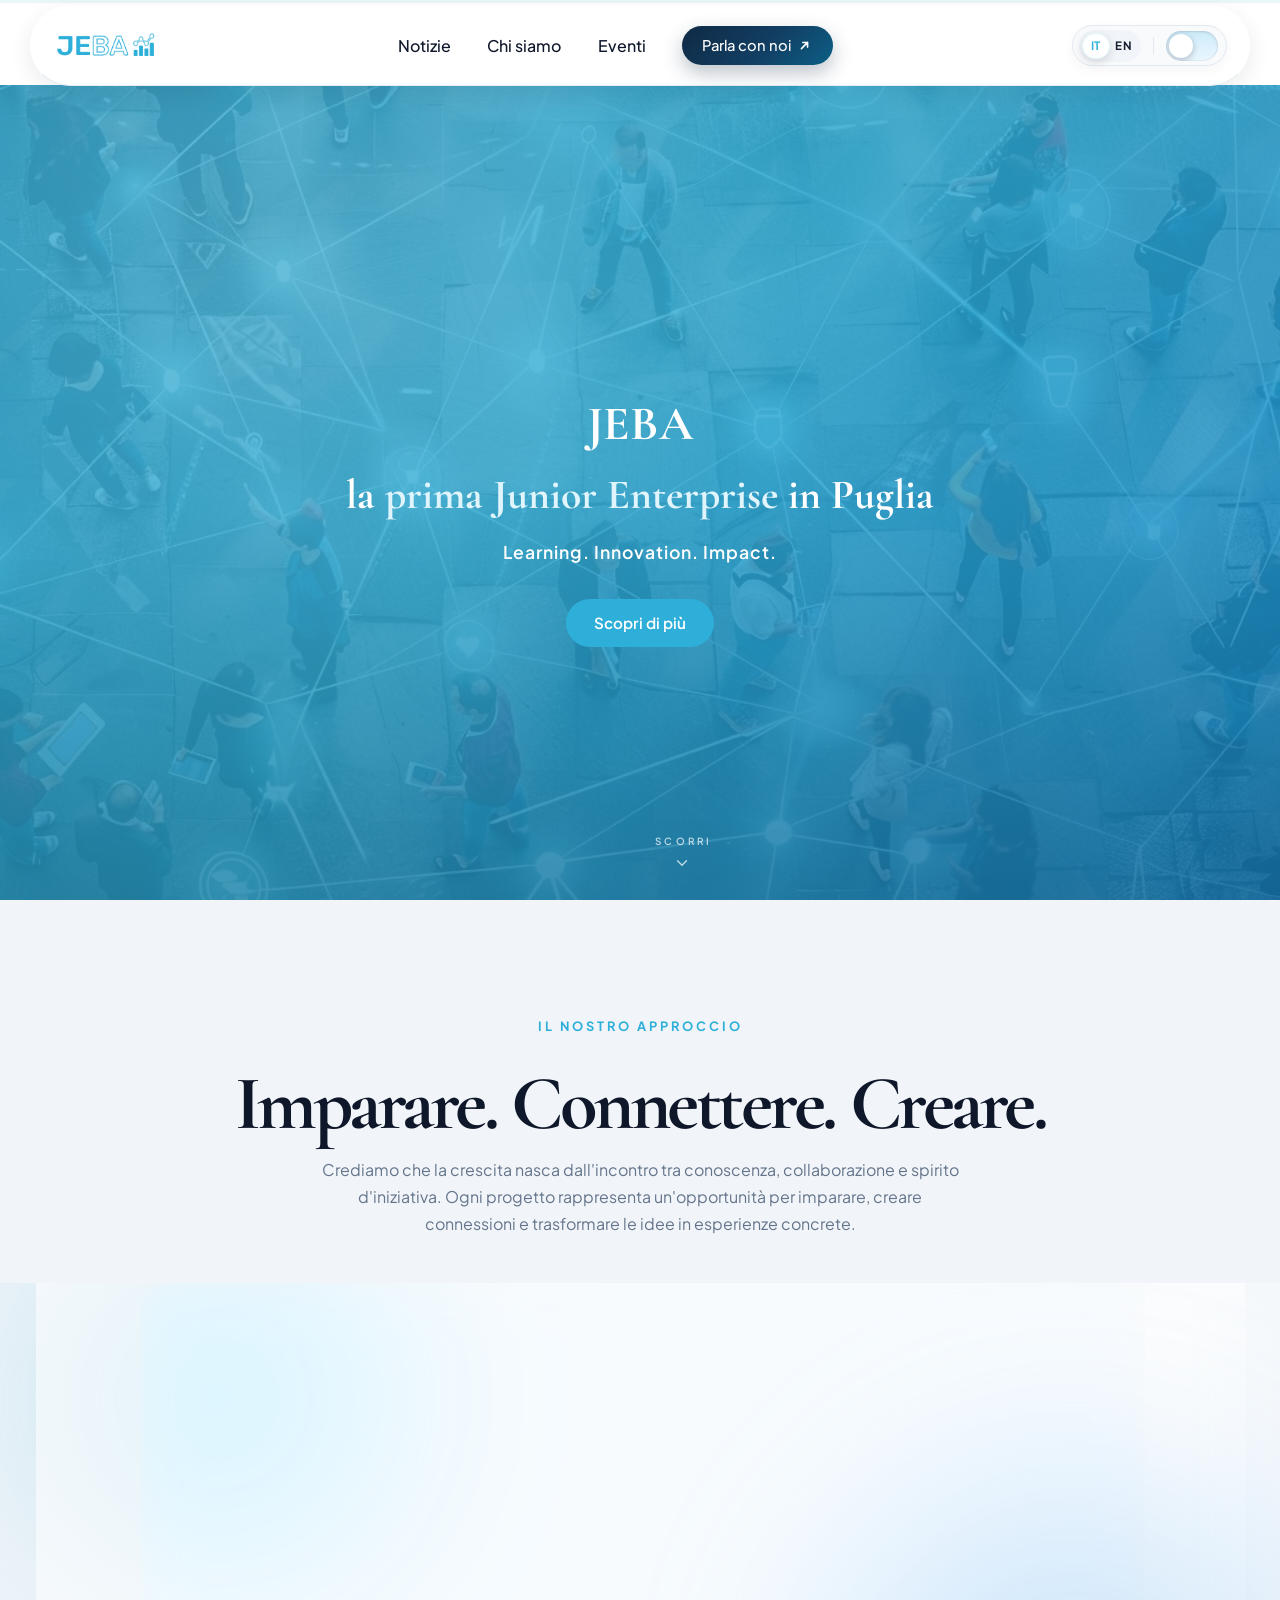
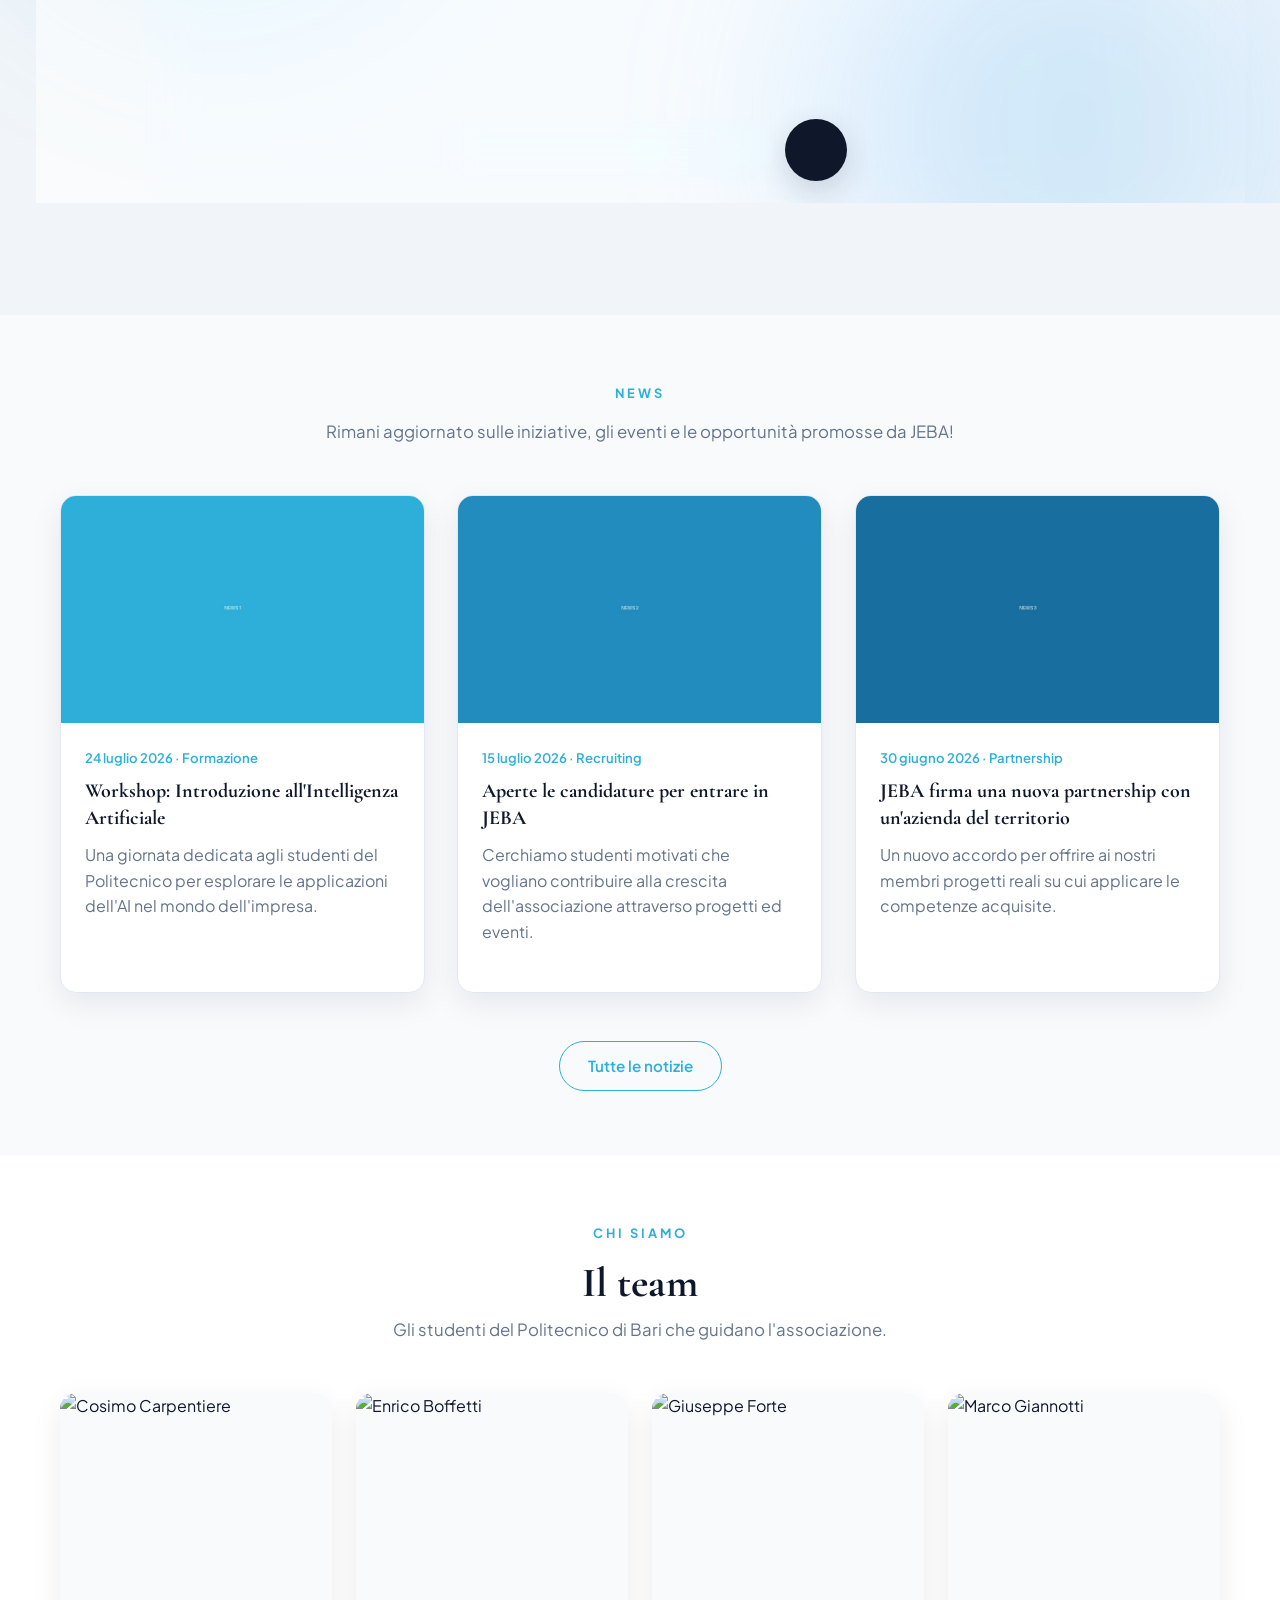
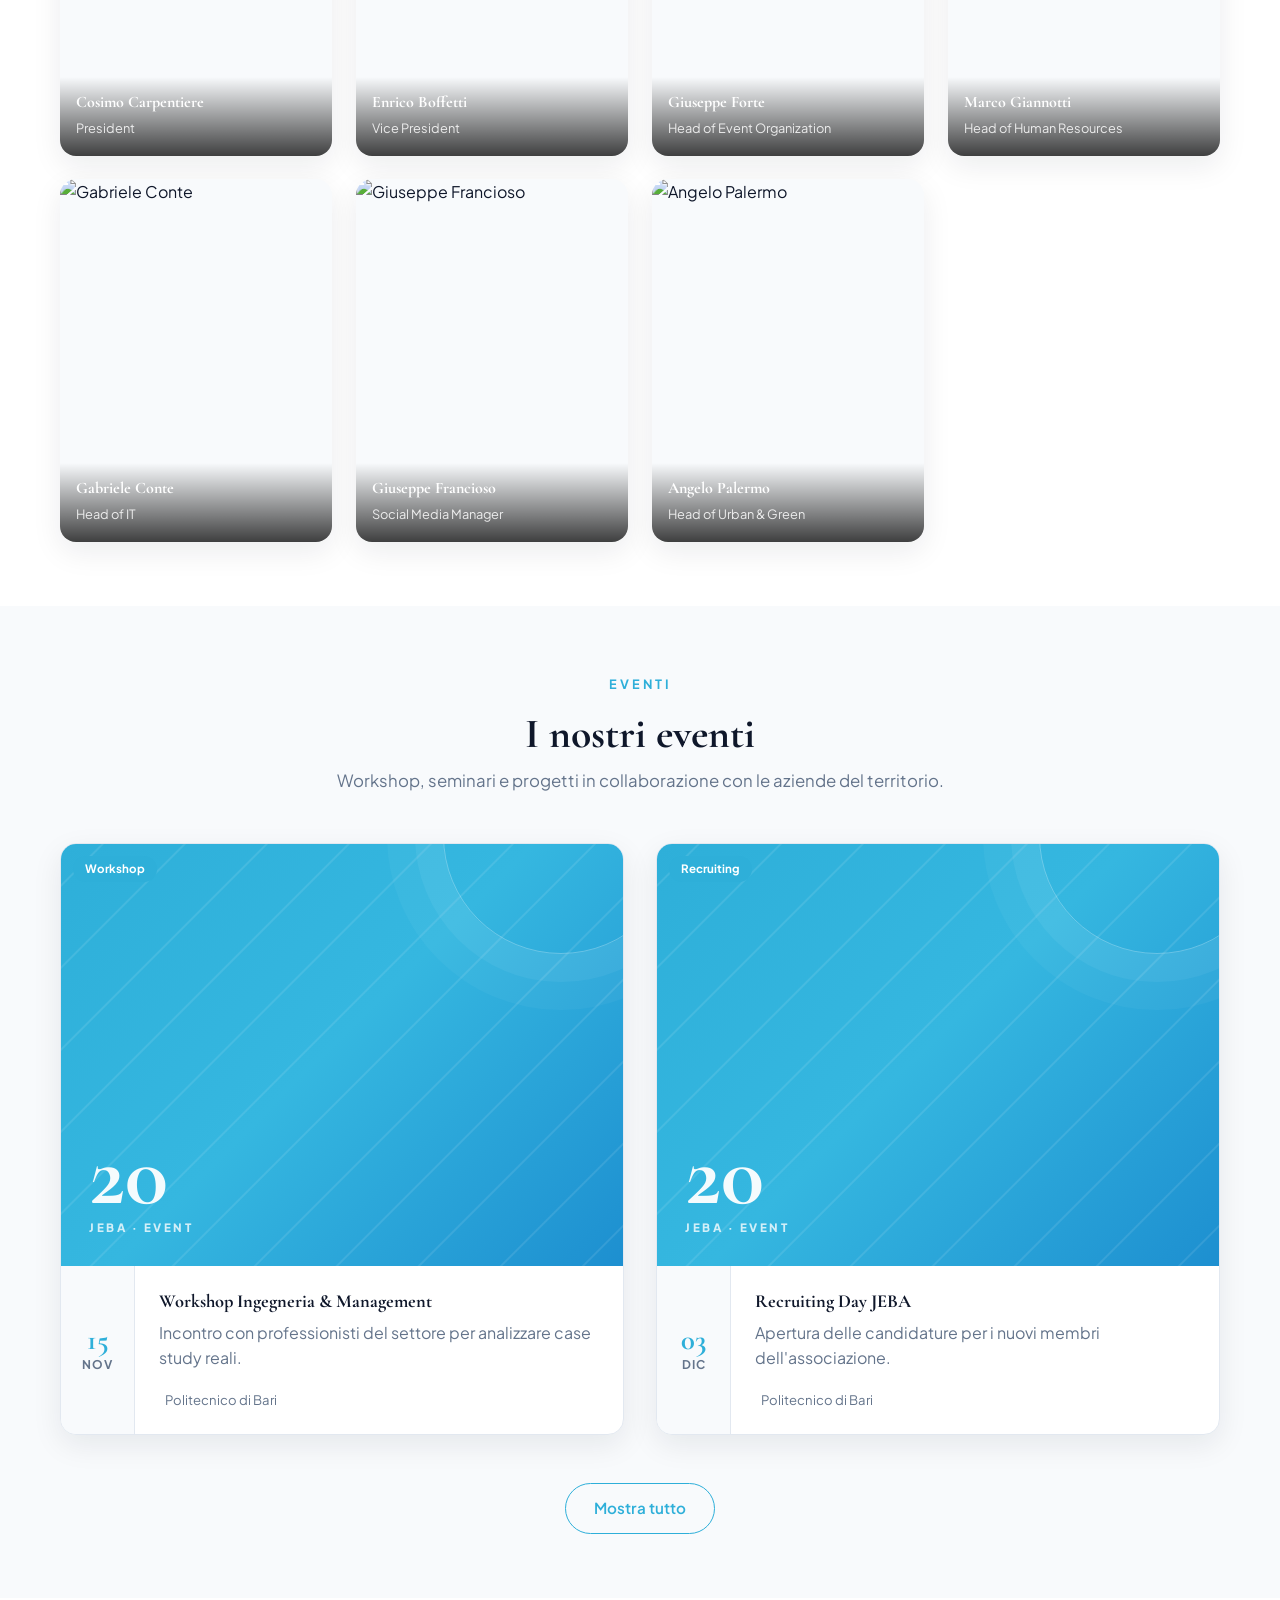
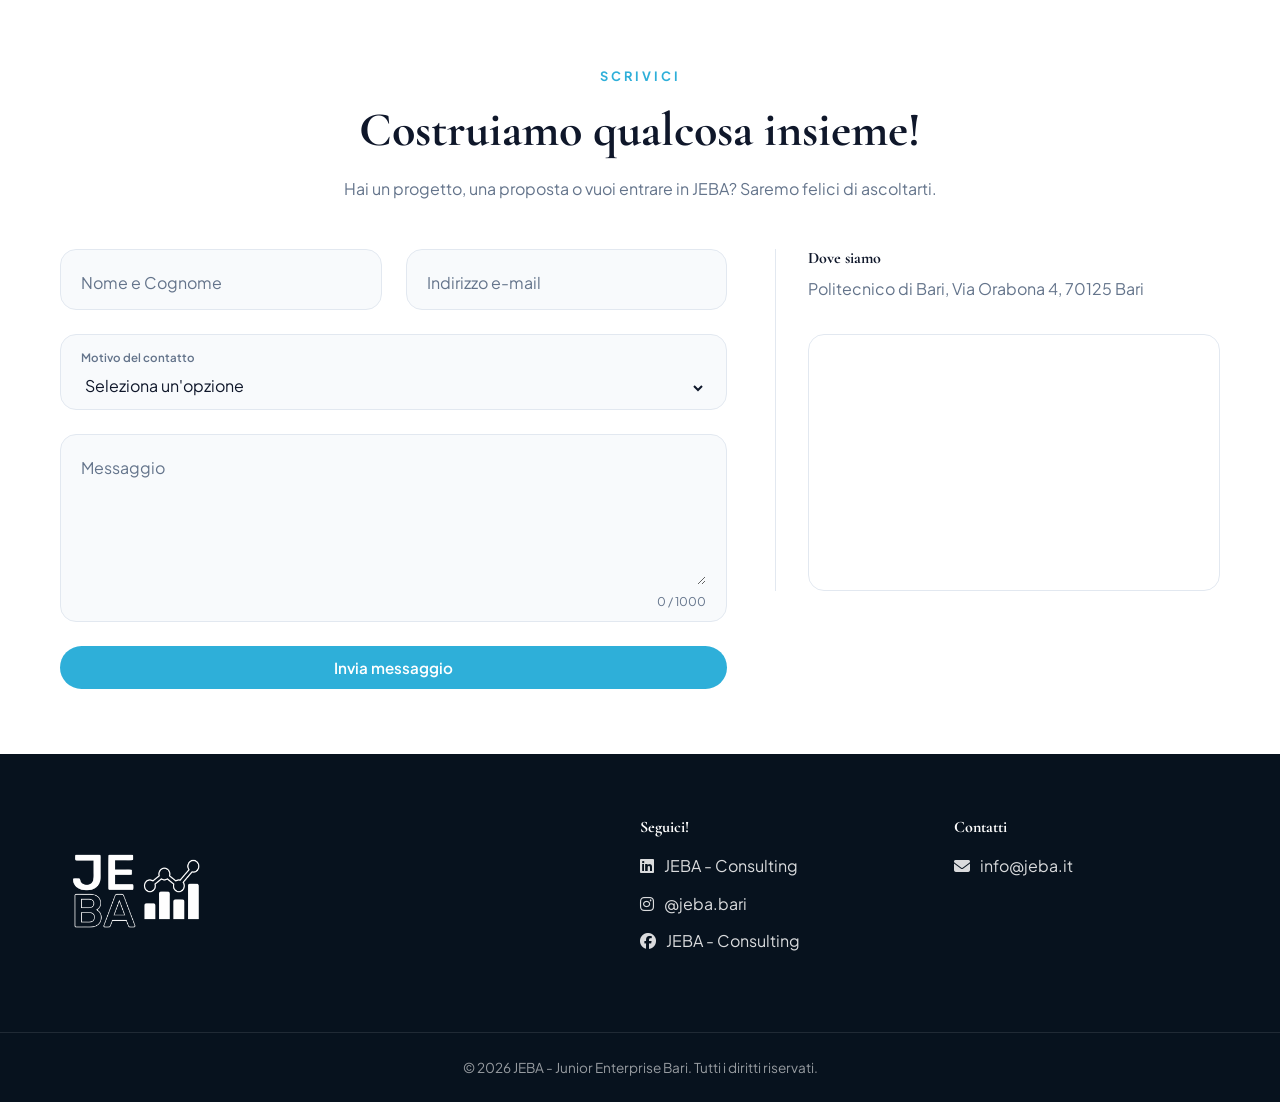
==== index.html @ dfcdaa89 "Add files via upload" ====
<!DOCTYPE html>
<html lang="it">
<head>
    <meta charset="UTF-8">
    <meta name="viewport" content="width=device-width, initial-scale=1.0">
    <title>JEBA | Junior Enterprise Bari</title>
    <meta name="description" content="JEBA - Junior Enterprise Bari: la prima Junior Enterprise in Puglia. Learning. Innovation. Impact.">

    <meta property="og:type" content="website">
    <meta property="og:title" content="JEBA | Junior Enterprise Bari">
    <meta property="og:description" content="JEBA - Junior Enterprise Bari: la prima Junior Enterprise in Puglia. Learning. Innovation. Impact.">
    <meta property="og:image" content="images/logo-JEBA.png">
    <meta property="og:locale" content="it_IT">
    <meta property="og:locale:alternate" content="en_GB">
    <meta name="twitter:card" content="summary">
    <meta name="twitter:title" content="JEBA | Junior Enterprise Bari">
    <meta name="twitter:description" content="JEBA - Junior Enterprise Bari: la prima Junior Enterprise in Puglia. Learning. Innovation. Impact.">
    <meta name="twitter:image" content="images/logo-JEBA.png">
    <link rel="icon" type="image/png" href="images/favicon.png">

    <link rel="stylesheet" href="css/colors.css">
    <link rel="stylesheet" href="css/style.css">
    <link rel="stylesheet" href="https://cdnjs.cloudflare.com/ajax/libs/font-awesome/6.7.2/css/all.min.css">

    <link rel="preconnect" href="https://fonts.googleapis.com">
    <link rel="preconnect" href="https://fonts.gstatic.com" crossorigin>
    <link href="https://fonts.googleapis.com/css2?family=Cormorant+Garamond:ital,wght@0,600;0,700;1,600&family=Plus+Jakarta+Sans:wght@400;500;600;700&display=swap" rel="stylesheet">

    <!-- Anti-flash: applica il tema salvato PRIMA del primo paint -->
    <script>
        (function () {
            var t = localStorage.getItem("jeba-theme");
            if (!t && window.matchMedia("(prefers-color-scheme: dark)").matches) t = "dark";
            if (t === "dark") document.documentElement.setAttribute("data-theme", "dark");
        })();
    </script>
</head>
<body>

    <a href="#main" class="skip-link">Vai al contenuto</a>

    <!-- ============ SITE READING PROGRESS ============ -->
    <div class="site-progress" data-site-progress role="progressbar" aria-label="Avanzamento della pagina" aria-valuemin="0" aria-valuemax="100" aria-valuenow="0">
        <span class="site-progress-bar" data-site-progress-bar></span>
    </div>

    <!-- ============ NAVBAR ============ -->
    <header class="navbar">
      <div class="nav-shell">
        <div class="container nav-container">

            <a href="index.html" class="logo">
                <img src="images/logo-JEBA.png" alt="JEBA - Junior Enterprise Bari">
            </a>

            <nav class="nav-menu" aria-label="Navigazione principale">
                <a href="#news" data-i18n="nav.news">Notizie</a>
                <a href="#chi-siamo" data-i18n="nav.about">Chi siamo</a>
                <a href="#eventi" data-i18n="nav.events">Eventi</a>
                <a href="#contatti" class="nav-cta"><span data-i18n="nav.cta">Parla con noi</span><svg class="nav-cta-arrow" viewBox="0 0 20 20" aria-hidden="true" focusable="false"><path d="M6.4 13.6 13.6 6.4M8.1 6.4h5.5v5.5" fill="none" stroke="currentColor" stroke-width="1.9" stroke-linecap="round" stroke-linejoin="round"/></svg></a>
            </nav>

            <div class="nav-actions">
                <div class="nav-preferences" aria-label="Preferenze">
                    <div class="language-switch" role="group" aria-label="Selettore lingua">
                        <span class="language-switch-highlight" aria-hidden="true"></span>
                        <button type="button" data-lang-option="it" class="active" aria-pressed="true">IT</button>
                        <button type="button" data-lang-option="en" aria-pressed="false">EN</button>
                    </div>
                    <span class="nav-divider" aria-hidden="true"></span>
                    <label class="theme-switch">
                        <input type="checkbox" data-theme-toggle aria-label="Attiva/disattiva tema scuro">
                        <span class="switch-track" aria-hidden="true">
                            <span class="switch-stars"></span>
                            <span class="switch-thumb">
                                <i data-lucide="sun" class="theme-icon sun"></i>
                                <i data-lucide="moon" class="theme-icon moon"></i>
                            </span>
                        </span>
                    </label>
                </div>
                <button class="menu-toggle" data-menu-toggle aria-expanded="false" data-i18n-aria="nav.menu.aria" aria-label="Apri il menu">
                    <i data-lucide="menu"></i>
                </button>
            </div>

        </div>
      </div>
    </header>


    <div class="mobile-menu" data-mobile-menu>
        <nav aria-label="Navigazione mobile">
            <a href="#news" data-i18n="nav.news">Notizie</a>
            <a href="#chi-siamo" data-i18n="nav.about">Chi siamo</a>
            <a href="#eventi" data-i18n="nav.events">Eventi</a>
            <a href="#contatti" class="nav-cta"><span data-i18n="nav.cta">Parla con noi</span><svg class="nav-cta-arrow" viewBox="0 0 20 20" aria-hidden="true" focusable="false"><path d="M6.4 13.6 13.6 6.4M8.1 6.4h5.5v5.5" fill="none" stroke="currentColor" stroke-width="1.9" stroke-linecap="round" stroke-linejoin="round"/></svg></a>
        </nav>
    </div>

    <main id="main">

        <!-- ============ HERO ============ -->
        <section class="hero">
            <div class="container hero-content">
                <p class="hero-kicker" data-i18n="hero.kicker">JEBA</p>
                <h2>
                    <span data-i18n="hero.title.pre">la</span>
                    <a href="#chi-siamo" class="link-animato-loop" data-i18n="hero.title.link">prima Junior Enterprise</a>
                    <span data-i18n="hero.title.post">in Puglia</span>
                </h2>
                <p class="hero-claim" data-i18n="hero.claim">Learning. Innovation. Impact.</p>
                <a href="#chi-siamo" class="btn-primary" data-i18n="hero.cta">Scopri di più</a>
            </div>
            <a class="hero-scroll" href="#chi-siamo" data-i18n-aria="hero.scroll.aria" aria-label="Scorri verso il basso">
                <span class="hero-scroll-label" data-i18n="hero.scroll">SCORRI</span>
                <svg class="hero-scroll-icon" viewBox="0 0 20 20" aria-hidden="true" focusable="false">
                    <path d="M5 7.5 10 12.5 15 7.5" fill="none" stroke="currentColor" stroke-width="1.5" stroke-linecap="round" stroke-linejoin="round"/>
                </svg>
            </a>
        </section>

        <!-- ============ APPROCCIO ============ -->
        <section class="jeba-approach-section" aria-labelledby="approach-title">
            <div class="container">
                <div class="approach-section-heading">
                    <span class="section-tag" data-i18n="approach.tag">IL NOSTRO APPROCCIO</span>
                    <h2 id="approach-title" data-i18n="approach.title">Imparare. Connettere. Creare.</h2>
                    <p data-i18n="approach.intro">Crediamo che la crescita nasca dall'incontro tra conoscenza, collaborazione e spirito d'iniziativa.</p>
                </div>
                <div class="approach-shell" data-approach-carousel data-duration="5500">
                    <div class="approach-stage" aria-live="polite">
                        <div class="approach-track">
                            <article class="approach-slide is-active" data-slide="0" aria-hidden="false">
                                <div class="approach-slide-content">
                                    <span class="approach-slide-index">01</span>
                                    <span class="approach-slide-label" data-i18n="approach.learn.label">LEARN</span><h3 data-i18n="approach.learn.title">Integrazione</h3>
                                    <p data-i18n="approach.learn.text">Sviluppiamo competenze attraverso esperienze pratiche, formazione continua e progetti multidisciplinari.</p>
                                </div>
                            </article>
                            <article class="approach-slide" data-slide="1" aria-hidden="true">
                                <div class="approach-slide-content">
                                    <span class="approach-slide-index">02</span>
                                    <span class="approach-slide-label" data-i18n="approach.connect.label">CONNECT</span><h3 data-i18n="approach.connect.title">Qualità</h3>
                                    <p data-i18n="approach.connect.text">Mettiamo in relazione studenti, università, imprese e territorio per costruire opportunità di crescita condivisa.</p>
                                </div>
                            </article>
                            <article class="approach-slide" data-slide="2" aria-hidden="true">
                                <div class="approach-slide-content">
                                    <span class="approach-slide-index">03</span>
                                    <span class="approach-slide-label" data-i18n="approach.create.label">CREATE</span><h3 data-i18n="approach.create.title">Identità</h3>
                                    <p data-i18n="approach.create.text">Trasformiamo idee in iniziative concrete, generando valore per la community e per il futuro dei nostri membri.</p>
                                </div>
                            </article>
                        </div>
                    </div>
                    <div class="approach-controls">
                        <div class="approach-control-dock">
                            <div class="approach-progress" data-approach-slider role="tablist" aria-label="Sezioni del nostro approccio">
                                <button class="approach-progress-item is-active" type="button" role="tab" aria-selected="true" aria-label="Learn — Integrazione" data-slide-to="0">
                                    <span class="approach-progress-track"><span class="approach-progress-fill"></span></span>
                                </button>
                                <button class="approach-progress-item" type="button" role="tab" aria-selected="false" aria-label="Connect — Qualità" data-slide-to="1">
                                    <span class="approach-progress-track"><span class="approach-progress-fill"></span></span>
                                </button>
                                <button class="approach-progress-item" type="button" role="tab" aria-selected="false" aria-label="Create — Identità" data-slide-to="2">
                                    <span class="approach-progress-track"><span class="approach-progress-fill"></span></span>
                                </button>
                            </div>
                        </div>
                        <button class="approach-play" type="button" data-approach-toggle aria-pressed="false" data-i18n-aria="approach.pause" aria-label="Metti in pausa">
                            <i data-lucide="pause"></i>
                            <i data-lucide="play"></i>
                        </button>
                    </div>
                </div>
            </div>
        </section>

        <!-- ============ NEWS (dinamico via CMS) ============ -->
        <section class="section bg-surface" id="news">
            <div class="container">
                <div class="section-header">
                    <span class="section-tag" data-i18n="news.tag">NEWS</span>
                    <p data-i18n="news.intro">Rimani aggiornato sulle iniziative di JEBA!</p>
                </div>

                <!-- data-cms="news" + data-limit: js/cms.js popola questa griglia
                     leggendo data/news.json (in produzione: l'endpoint del CMS) -->
                <div class="news-grid" data-cms="news" data-limit="3" aria-live="polite"></div>

                <div class="news-footer">
                    <a href="news.html" class="btn-outline" data-i18n="news.viewall">Tutte le notizie</a>
                </div>
            </div>
        </section>

        <!-- ============ TEAM ============ -->
        <section id="chi-siamo" class="section">
            <div class="container">
                <div class="section-title">
                    <span class="section-tag" data-i18n="about.tag">CHI SIAMO</span>
                    <h2 data-i18n="about.title">Il team</h2>
                    <p data-i18n="about.subtitle">Gli studenti del Politecnico di Bari che guidano l'associazione.</p>
                </div>

                <div class="team-grid">

                    <div class="team-card" tabindex="0">
                        <img src="https://ui-avatars.com/api/?name=Cosimo+Carpentiere&background=2EAFD9&color=fff&size=300" alt="Cosimo Carpentiere" class="team-photo">
                        <div class="team-info"><h3>Cosimo Carpentiere</h3><span class="role">President</span></div>
                        <div class="team-overlay">
                            <h4 data-i18n="about.card.contact">Contatti</h4>
                            <a href="mailto:cosimo.carpentiere@jebari.it"><i data-lucide="mail"></i>cosimo.carpentiere@jebari.it</a>
                            <a href="https://linkedin.com" target="_blank" rel="noopener"><i data-lucide="linkedin"></i>LinkedIn</a>
                        </div>
                    </div>

                    <div class="team-card" tabindex="0">
                        <img src="https://ui-avatars.com/api/?name=Enrico+Boffetti&background=2EAFD9&color=fff&size=300" alt="Enrico Boffetti" class="team-photo">
                        <div class="team-info"><h3>Enrico Boffetti</h3><span class="role">Vice President</span></div>
                        <div class="team-overlay">
                            <h4 data-i18n="about.card.contact">Contatti</h4>
                            <a href="mailto:enrico.boffetti@jebari.it"><i data-lucide="mail"></i>enrico.boffetti@jebari.it</a>
                            <a href="https://linkedin.com" target="_blank" rel="noopener"><i data-lucide="linkedin"></i>LinkedIn</a>
                        </div>
                    </div>

                    <div class="team-card" tabindex="0">
                        <img src="https://ui-avatars.com/api/?name=Giuseppe+Forte&background=2EAFD9&color=fff&size=300" alt="Giuseppe Forte" class="team-photo">
                        <div class="team-info"><h3>Giuseppe Forte</h3><span class="role">Head of Event Organization</span></div>
                        <div class="team-overlay">
                            <h4 data-i18n="about.card.contact">Contatti</h4>
                            <a href="mailto:giuseppe.forte@jebari.it"><i data-lucide="mail"></i>giuseppe.forte@jebari.it</a>
                            <a href="https://linkedin.com" target="_blank" rel="noopener"><i data-lucide="linkedin"></i>LinkedIn</a>
                        </div>
                    </div>

                    <div class="team-card" tabindex="0">
                        <img src="https://ui-avatars.com/api/?name=Marco+Giannotti&background=2EAFD9&color=fff&size=300" alt="Marco Giannotti" class="team-photo">
                        <div class="team-info"><h3>Marco Giannotti</h3><span class="role">Head of Human Resources</span></div>
                        <div class="team-overlay">
                            <h4 data-i18n="about.card.contact">Contatti</h4>
                            <a href="mailto:marco.giannotti@jebari.it"><i data-lucide="mail"></i>marco.giannotti@jebari.it</a>
                            <a href="https://linkedin.com" target="_blank" rel="noopener"><i data-lucide="linkedin"></i>LinkedIn</a>
                        </div>
                    </div>

                    <div class="team-card" tabindex="0">
                        <img src="https://ui-avatars.com/api/?name=Gabriele+Conte&background=2EAFD9&color=fff&size=300" alt="Gabriele Conte" class="team-photo">
                        <div class="team-info"><h3>Gabriele Conte</h3><span class="role">Head of IT</span></div>
                        <div class="team-overlay">
                            <h4 data-i18n="about.card.contact">Contatti</h4>
                            <a href="mailto:gabriele.conte@jebari.it"><i data-lucide="mail"></i>gabriele.conte@jebari.it</a>
                            <a href="https://linkedin.com" target="_blank" rel="noopener"><i data-lucide="linkedin"></i>LinkedIn</a>
                        </div>
                    </div>

                    <div class="team-card" tabindex="0">
                        <img src="https://ui-avatars.com/api/?name=Giuseppe+Francioso&background=2EAFD9&color=fff&size=300" alt="Giuseppe Francioso" class="team-photo">
                        <div class="team-info"><h3>Giuseppe Francioso</h3><span class="role">Social Media Manager</span></div>
                        <div class="team-overlay">
                            <h4 data-i18n="about.card.contact">Contatti</h4>
                            <a href="mailto:giuseppe.francioso@jebari.it"><i data-lucide="mail"></i>giuseppe.francioso@jebari.it</a>
                            <a href="https://linkedin.com" target="_blank" rel="noopener"><i data-lucide="linkedin"></i>LinkedIn</a>
                        </div>
                    </div>

                    <div class="team-card" tabindex="0">
                        <img src="https://ui-avatars.com/api/?name=Angelo+Palermo&background=2EAFD9&color=fff&size=300" alt="Angelo Palermo" class="team-photo">
                        <div class="team-info"><h3>Angelo Palermo</h3><span class="role">Head of Urban & Green</span></div>
                        <div class="team-overlay">
                            <h4 data-i18n="about.card.contact">Contatti</h4>
                            <a href="mailto:angelo.palermo@jebari.it"><i data-lucide="mail"></i>angelo.palermo@jebari.it</a>
                            <a href="https://linkedin.com" target="_blank" rel="noopener"><i data-lucide="linkedin"></i>LinkedIn</a>
                        </div>
                    </div>

                </div>
            </div>
        </section>

        <!-- ============ EVENTI (dinamico via CMS) ============ -->
        <section id="eventi" class="section bg-surface">
            <div class="container">
                <div class="section-title">
                    <span class="section-tag" data-i18n="events.tag">EVENTI</span>
                    <h2 data-i18n="events.title">I nostri eventi</h2>
                    <p data-i18n="events.subtitle">Workshop, seminari e progetti con le aziende del territorio.</p>
                </div>

                <div class="events-grid" data-cms="events" data-limit="2" data-status="upcoming" aria-live="polite"></div>

                <div class="news-footer">
                    <a href="eventi.html" class="btn-outline" data-i18n="events.viewall">Mostra tutto</a>
                </div>
            </div>
        </section>

        <!-- ============ CONTATTI ============ -->
        <section id="contatti" class="section contact-section">
            <div class="container">

                <div class="contact-header">
                    <span class="section-tag" data-i18n="contact.tag">SCRIVICI</span>
                    <h2 data-i18n="contact.title">Costruiamo qualcosa insieme!</h2>
                    <p data-i18n="contact.subtitle">Hai un progetto o vuoi entrare in JEBA? Saremo felici di ascoltarti.</p>
                </div>

                <div class="contact-grid">

                    <form id="contact-form" novalidate>
                        <div class="form-row">
                            <div class="input-wrapper">
                                <input type="text" id="nome" name="name" class="input-field" placeholder=" " autocomplete="name" required aria-describedby="nome-error">
                                <label for="nome" class="floating-label" data-i18n="contact.form.name">Nome e Cognome</label>
                                <span class="field-error" id="nome-error" role="alert"></span>
                            </div>
                            <div class="input-wrapper">
                                <input type="email" id="email" name="email" class="input-field" placeholder=" " autocomplete="email" required aria-describedby="email-error">
                                <label for="email" class="floating-label" data-i18n="contact.form.email">Indirizzo e-mail</label>
                                <span class="field-error" id="email-error" role="alert"></span>
                            </div>
                        </div>

                        <div class="input-wrapper">
                            <label for="motivo" class="select-label" data-i18n="contact.form.reason">Motivo del contatto</label>
                            <select id="motivo" name="reason" class="input-field select-field" required aria-describedby="motivo-error">
                                <option value="" data-i18n="contact.form.reason.placeholder">Seleziona un'opzione</option>
                                <option value="join" data-i18n="contact.form.reason.join">Voglio unirmi a JEBA</option>
                                <option value="company" data-i18n="contact.form.reason.company">Sono un'azienda</option>
                                <option value="other" data-i18n="contact.form.reason.other">Altro</option>
                            </select>
                            <span class="field-error" id="motivo-error" role="alert"></span>
                        </div>

                        <div class="input-wrapper conditional-field" id="company-field" hidden>
                            <input type="text" id="azienda" name="company" class="input-field" placeholder=" " autocomplete="organization" aria-describedby="azienda-error">
                            <label for="azienda" class="floating-label" data-i18n="contact.form.company">Nome azienda</label>
                            <span class="field-error" id="azienda-error" role="alert"></span>
                        </div>

                        <div class="input-wrapper textarea-wrapper">
                            <textarea id="messaggio" name="message" class="input-field" placeholder=" " maxlength="1000" required aria-describedby="messaggio-error messaggio-count"></textarea>
                            <label for="messaggio" class="floating-label" data-i18n="contact.form.message">Messaggio</label>
                            <div class="message-meta">
                                <span class="field-error" id="messaggio-error" role="alert"></span>
                                <span id="messaggio-count" class="char-count">0 / 1000</span>
                            </div>
                        </div>

                        <button type="submit" id="submit-btn" class="btn-primary" data-i18n="contact.form.submit">Invia messaggio</button>

                        <div class="form-confirmation" id="form-confirmation" role="status" aria-live="polite" hidden>
                            <div class="confirmation-icon"><i data-lucide="check"></i></div>
                            <div>
                                <h3 data-i18n="contact.form.confirm.title">Grazie per averci scritto</h3>
                                <p data-i18n="contact.form.confirm.text">La tua richiesta è stata registrata. Ti risponderemo al più presto.</p>
                            </div>
                            <button type="button" class="confirmation-close" id="confirmation-close" data-i18n-aria="contact.form.confirm.close" aria-label="Chiudi">
                                <i data-lucide="x"></i>
                            </button>
                        </div>
                    </form>

                    <aside class="contact-info">
                        <div>
                            <h4 data-i18n="contact.info.title">Dove siamo</h4>
                            <p data-i18n="contact.info.address">Politecnico di Bari, Via Orabona 4, 70125 Bari</p>
                        </div>
                        <div class="map-embed">
                            <iframe title="Mappa Politecnico di Bari" loading="lazy"
                                src="https://www.google.com/maps?q=Politecnico+di+Bari&output=embed"></iframe>
                        </div>
                    </aside>

                </div>
            </div>
        </section>

    </main>

    <!-- ============ FOOTER ============ -->
    <footer class="footer">
        <div class="container footer-grid">
            <div>
                <img src="images/logo-JEBA-footer.png" alt="JEBA" class="footer-logo">
                <!-- <p class="footer-description" data-i18n="footer.network">Parte del network Junior Enterprise Italy</p> -->
            </div>
            <div>
                <h4 data-i18n="footer.follow">Seguici!</h4>
                <ul class="footer-social">
                    <li><a href="https://www.linkedin.com/company/jebari/" target="_blank" rel="noopener"><i class="fab fa-linkedin"></i><span>JEBA - Consulting</span></a></li>
                    <li><a href="https://www.instagram.com/jeba.bari/" target="_blank" rel="noopener"><i class="fab fa-instagram"></i><span>@jeba.bari</span></a></li>
                    <li><a href="https://www.facebook.com/juniorenterprisebari/" target="_blank" rel="noopener"><i class="fab fa-facebook"></i><span>JEBA - Consulting</span></a></li>
                </ul>
            </div>
            <div>
                <h4 data-i18n="nav.contact">Contatti</h4>
                <ul class="footer-social">
                    <li><a href="mailto:info@jeba.it" target="_blank" rel="noopener"><i class="fa fa-envelope"></i><span>info@jeba.it</span></a></li>
                </ul>
            </div>
        </div>
        <div class="footer-bottom">
            <span data-i18n="footer.rights">© 2026 JEBA - Junior Enterprise Bari. Tutti i diritti riservati.</span>
        </div>
    </footer>

    <script src="https://unpkg.com/lucide@0.468.0"></script>
    <script src="js/theme.js" defer></script>
    <script src="js/i18n.js" defer></script>
    <script src="js/navbar.js" defer></script>
    <script src="js/reveal.js" defer></script>
    <script src="js/cms.js" defer></script>
    <script src="js/team-cards.js" defer></script>
    <script src="js/approach.js" defer></script>
    <script src="js/contact-form.js" defer></script>
    <script>
        window.addEventListener("load", () => { if (window.lucide) lucide.createIcons(); });
        document.addEventListener("jeba:cms-rendered", () => { if (window.lucide) lucide.createIcons(); });
    </script>

</body>
</html>
---- css/colors.css ----
/* ============================================================
   JEBA — DESIGN TOKENS
   Un'unica fonte di verità per colori, tipografia, spaziature.
   Light/Dark gestiti tramite [data-theme] su <html>, persistito
   in localStorage da js/theme.js.
   ============================================================ */

:root{

    color-scheme: light;

    /* ---- Brand ---- */
    --primary:#2EAFD9;
    --primary-hover:#249dc3;
    --primary-rgb:46,175,217;
    --on-primary:#FFFFFF;
    /* Tinta soft del brand, per hover e sfondi tenui */
    --primary-soft:rgba(46,175,217,.10);
    --primary-soft-strong:rgba(46,175,217,.18);

    /* ---- Superfici (light mode) ---- */
    --background:#FFFFFF;
    --surface:#F8FAFC;
    --surface-elevated:#FFFFFF;
    --surface-sunken:#F1F5F9;
    --white:#FFFFFF;

    /* ---- Testo (light mode) ---- */
    --text:#0F172A;
    --text-secondary:#64748B;
    --text-muted:#94A3B8;
    --text-inverse:#FFFFFF;

    /* ---- UI ---- */
    --border:#E2E8F0;
    --border-strong:#CBD5E1;
    --shadow:0 10px 30px rgba(15,23,42,.08);
    --shadow-lg:0 20px 60px rgba(15,23,42,.14);
    --overlay-scrim:rgba(15,23,42,.82);

    /* ---- Navbar / pillola "liquid glass" ---- */
    --nav-bg:#FFFFFF;
    --nav-bg-rgb:255,255,255;
    --nav-text:#0F172A;
    --nav-border:#E2E8F0;
    --nav-border-rgb:226,232,240;
    --glass-border-rgb:255,255,255;
    --glass-border-alpha:.8;
    --glass-shadow-rgb:15,23,42;
    --nav-shadow:0 4px 18px rgba(15,23,42,.06);
    --glass-bg:rgba(255,255,255,.62);
    --glass-border:rgba(255,255,255,.85);
    --glass-shadow:
        0 18px 45px rgba(15,23,42,.14),
        0 3px 10px rgba(15,23,42,.06),
        inset 0 1px 0 rgba(255,255,255,.92);
    --glass-bg-fallback:rgba(255,255,255,.95);
    /* Vetro delle card (sezione "Our approach") */
    --glass-card-bg:rgba(255,255,255,.55);
    --glass-card-border:rgba(255,255,255,.75);
    --glass-card-shadow:
        0 30px 70px rgba(15,23,42,.14),
        0 4px 14px rgba(15,23,42,.06),
        inset 0 1px 0 rgba(255,255,255,.9);
    --glass-card-fallback:rgba(255,255,255,.94);
    --approach-canvas:#F1F5F9;
    --glass-tint-a:rgba(46,175,217,.30);
    --glass-tint-b:rgba(29,143,208,.22);
    --glass-tint-c:rgba(120,190,255,.20);

    /* ---- CTA "Parla con noi" (volutamente diverso dalla navbar) ---- */
    --cta-bg:linear-gradient(135deg,#0F2A44 0%,#123E63 55%,#0C5F86 100%);
    --cta-text:#FFFFFF;
    --cta-shadow:0 8px 20px rgba(15,42,68,.28);
    --cta-shadow-hover:0 12px 26px rgba(15,42,68,.34);
    --cta-ring:rgba(15,42,68,.22);

    /* ---- Footer ---- */
    --footer-bg:#07121E;
    --footer-text:rgba(255,255,255,.85);
    --footer-muted:rgba(255,255,255,.58);
    --footer-border:rgba(255,255,255,.1);

    /* ---- Hero ---- */
    --hero-gradient:
        radial-gradient(circle at 20% 20%, rgba(255,255,255,.18), transparent 45%),
        linear-gradient(135deg,#2EAFD9 0%,#35B7E0 45%,#1D8FD0 100%);
    --hero-gradient-opacity:.82;
    --hero-veil:linear-gradient(180deg, rgba(7,57,79,.08) 0%, rgba(10,103,143,.12) 52%, rgba(4,42,63,.28) 100%);
    --media-brightness:1;
    --map-filter:none;

    /* ---- Radius / spacing scale ---- */
    --radius-sm:10px;
    --radius:16px;
    --radius-lg:24px;
    --radius-pill:999px;

    --space-1:.5rem;
    --space-2:1rem;
    --space-3:1.5rem;
    --space-4:2rem;
    --space-6:3rem;
    --space-8:4rem;

    /* ---- Tipografia ---- */
    --font-display:'Cormorant Garamond', Georgia, serif;
    --font-body:'Plus Jakarta Sans', -apple-system, BlinkMacSystemFont, sans-serif;

    /* ---- Animazione ---- */
    --transition:.3s ease;
    --transition-fast:.18s ease;
    --ease-out-soft:cubic-bezier(.22,.61,.36,1);
    --ease-spring:cubic-bezier(.22,1.1,.36,1);

    /* ---- Z-index scale ---- */
    --z-navbar:999;
    --z-mobile-menu:998;
    --z-overlay:50;
}

/* ============================================================
   DARK MODE
   Attivato via [data-theme="dark"] su <html> (vedi js/theme.js).
   Palette rivista: superfici più neutre e su tre livelli
   (background < surface < elevated) per una gerarchia di
   elevazione leggibile, testo con contrasto AA, primario
   schiarito perché il ciano pieno su fondo scuro era troppo denso.
   ============================================================ */
[data-theme="dark"]{

    color-scheme: dark;

    --primary:#48C4EA;
    --primary-hover:#6FD3F1;
    --primary-rgb:72,196,234;
    --on-primary:#06222E;
    --primary-soft:rgba(72,196,234,.12);
    --primary-soft-strong:rgba(72,196,234,.22);

    --background:#0A111A;
    --surface:#111A26;
    --surface-elevated:#16202E;
    --surface-sunken:#0D1622;

    --text:#E9EFF6;
    --text-secondary:#9AABBE;
    --text-muted:#6F8098;

    --border:#22303F;
    --border-strong:#31435A;
    --shadow:0 10px 30px rgba(0,0,0,.42);
    --shadow-lg:0 24px 60px rgba(0,0,0,.55);
    --overlay-scrim:rgba(6,11,18,.88);

    --nav-bg:#0C1520;
    --nav-bg-rgb:12,21,32;
    --nav-text:#E9EFF6;
    --nav-border:#22303F;
    --nav-border-rgb:34,48,63;
    --glass-border-rgb:255,255,255;
    --glass-border-alpha:.18;
    --glass-shadow-rgb:0,0,0;
    --nav-shadow:0 4px 22px rgba(0,0,0,.4);
    --glass-bg:rgba(16,26,38,.58);
    --glass-border:rgba(255,255,255,.14);
    --glass-shadow:
        0 18px 45px rgba(0,0,0,.45),
        0 3px 10px rgba(0,0,0,.28),
        inset 0 1px 0 rgba(255,255,255,.10);
    --glass-bg-fallback:rgba(14,23,34,.96);
    --glass-card-bg:rgba(26,39,55,.52);
    --glass-card-border:rgba(255,255,255,.12);
    --glass-card-shadow:
        0 30px 70px rgba(0,0,0,.5),
        0 4px 14px rgba(0,0,0,.3),
        inset 0 1px 0 rgba(255,255,255,.10);
    --glass-card-fallback:rgba(22,32,46,.96);
    --approach-canvas:#0B121C;
    --glass-tint-a:rgba(72,196,234,.26);
    --glass-tint-b:rgba(29,143,208,.24);
    --glass-tint-c:rgba(90,140,220,.20);

    /* In dark il CTA diventa il ciano brand pieno: risalta sul
       vetro scuro molto più di un blu notte. */
    --cta-bg:linear-gradient(135deg,#48C4EA 0%,#2EAFD9 55%,#1D8FD0 100%);
    --cta-text:#05202B;
    --cta-shadow:0 8px 22px rgba(46,175,217,.30);
    --cta-shadow-hover:0 12px 28px rgba(46,175,217,.42);
    --cta-ring:rgba(72,196,234,.30);

    --footer-bg:#070D15;
    --footer-text:rgba(233,239,246,.82);
    --footer-muted:rgba(233,239,246,.55);
    --footer-border:rgba(255,255,255,.08);

    /* Hero meno abbagliante di notte: gradiente più profondo,
       velo più marcato, media leggermente attenuati. */
    --hero-gradient:
        radial-gradient(circle at 20% 20%, rgba(255,255,255,.10), transparent 45%),
        linear-gradient(135deg,#0F6E92 0%,#12809F 45%,#0A4F76 100%);
    --hero-gradient-opacity:.88;
    --hero-veil:linear-gradient(180deg, rgba(4,16,26,.28) 0%, rgba(4,20,32,.38) 52%, rgba(2,10,18,.62) 100%);
    --media-brightness:.9;
    --map-filter:invert(.92) hue-rotate(180deg) saturate(.78) contrast(.92) brightness(.95);
}

/* Rispetta le preferenze di sistema quando l'utente non ha
   ancora espresso una scelta esplicita (nessuna chiave in
   localStorage): gestito lato JS assegnando [data-theme] già
   al primo paint, per evitare flash of wrong theme. */
---- css/style.css ----
/* ============================================================
   JEBA — STYLE.CSS
   Mobile-first: le regole base valgono per viewport piccoli,
   i breakpoint (min-width) aggiungono/adattano per schermi
   più larghi. Tutti i colori vengono da colors.css (token).
   ============================================================ */

*, *::before, *::after { box-sizing: border-box; }

html { scroll-behavior: smooth; }

body {
    margin: 0;
    font-family: var(--font-body);
    color: var(--text);
    line-height: 1.6;
    background-color: var(--background);
    padding-top: 75px; /* 72px navbar + 3px progress bar */
}

@media (min-width: 900px) {
    body { padding-top: 85px; }
}

a { text-decoration: none; color: inherit; }
ul { list-style: none; margin: 0; padding: 0; }
img { max-width: 100%; display: block; }

/* Reduced motion */
@media (prefers-reduced-motion: reduce) {
    *, *::before, *::after { animation-duration: .01ms !important; transition-duration: .01ms !important; }
    html { scroll-behavior: auto; }
}

/* Focus visibile ovunque (accessibilità) */
a:focus-visible, button:focus-visible, input:focus-visible,
textarea:focus-visible, [tabindex]:focus-visible {
    outline: 2px solid var(--primary);
    outline-offset: 3px;
}

/* Typography */
h1, h2, h3, h4 { font-family: var(--font-display); font-weight: 700; line-height: 1.2; color: var(--text); margin: 0; }

.container { max-width: 1200px; margin: 0 auto; padding: 0 20px; }
.section { padding: var(--space-8) 0; }
.bg-surface { background-color: var(--surface); }

.section-header, .section-title { text-align: center; margin-bottom: var(--space-6); }
.section-title h2 { font-size: clamp(1.9rem, 4vw, 2.6rem); margin-bottom: var(--space-1); color: var(--text); }
.section-title p, .section-header p { color: var(--text-secondary); font-size: 1.05rem; max-width: 640px; margin: 0 auto; }
.section-tag {
    display: inline-block; margin-bottom: var(--space-2);
    color: var(--primary); font-size: .8rem; letter-spacing: 3px; font-weight: 700;
}

/* Buttons */
.btn-primary, .btn-outline {
    display: inline-flex; align-items: center; justify-content: center; gap: 8px;
    padding: 12px 28px; border-radius: var(--radius-pill); font-weight: 600;
    cursor: pointer; transition: all var(--transition); text-align: center; border: none;
    font-family: var(--font-body); font-size: .95rem;
}
.btn-primary { background-color: var(--primary); color: var(--on-primary); }
.btn-primary:hover { background-color: var(--primary-hover); transform: translateY(-2px); }
.btn-outline { background: transparent; border: 1.5px solid var(--primary); color: var(--primary); }
.btn-outline:hover { background: var(--primary); color: var(--on-primary); }


/* ==========================================================
   SITE READING PROGRESS
   ========================================================== */
.site-progress {
    position: fixed;
    top: 0;
    left: 0;
    width: 100%;
    height: 3px;
    z-index: calc(var(--z-navbar) + 10);
    background: rgba(46,175,216,.12);
    pointer-events: none;
    overflow: hidden;
}
.site-progress-bar {
    display: block;
    width: 0%;
    height: 100%;
    background: var(--primary);
    transform-origin: left center;
    will-change: width;
    transition: width .08s linear;
}
html[data-theme="dark"] .site-progress {
    background: rgba(46,175,216,.18);
}
@media (prefers-reduced-motion: reduce) {
    .site-progress-bar { transition: none; }
}

/* ==========================================================
   NAVBAR (base / mobile-first)
   Tutti i colori passano dai token: niente più hex hardcoded,
   così la dark mode resta coerente ovunque.
   ========================================================== */
.navbar {
    position: fixed; top: 3px; left: 0; width: 100%; z-index: var(--z-navbar);
    color: var(--nav-text);
    --nav-progress: 0;            /* 0 = barra piena, 1 = barra raccolta in vetro */
    background: transparent;
}
.nav-shell {
    position: relative;
    background: var(--nav-bg);
    box-shadow: var(--nav-shadow);
    border-bottom: 1px solid var(--nav-border);
    transition: background-color .35s ease, border-color .35s ease;
}
.navbar.nav-hidden { transform: translateY(-100%); }
.navbar .logo,
.navbar .nav-menu a,
.navbar .language-switch button,
.navbar .menu-toggle { color: var(--nav-text); }
.navbar .nav-menu a:hover,
.navbar .language-switch button:hover { color: var(--primary); }

.nav-container { display: flex; align-items: center; justify-content: space-between; height: 72px; gap: var(--space-2); }
@media (min-width: 900px) { .nav-container { height: 82px; } }

.logo img { height: 42px; width: auto; }
@media (min-width: 900px) { .logo img { height: 52px; } }

.nav-menu { display: none; align-items: center; gap: 38px; }
.nav-menu a { color: var(--nav-text); font-weight: 500; position: relative; }
.nav-menu a::after {
    content: ""; position: absolute; left: 0; bottom: -6px; width: 0; height: 2px;
    background: var(--primary); transition: var(--transition);
}
.nav-menu a:hover { color: var(--primary); }
.nav-menu a:hover::after { width: 100%; }

@media (min-width: 900px) {
    .nav-menu { display: flex; }
}

/* ---- CTA "Parla con noi" -------------------------------------
   Colore volutamente diverso da quello della navbar (token
   --cta-*): blu notte su navbar chiara, ciano brand su navbar
   scura. La freccia scivola a destra all'hover.              */
.nav-cta {
    display: inline-flex; align-items: center; gap: 5px;
    padding: 11px 20px; border-radius: var(--radius-pill);
    background: var(--cta-bg); color: var(--cta-text);
    font-family: var(--font-body); font-weight: 600; font-size: .92rem; line-height: 1;
    white-space: nowrap; border: none; cursor: pointer;
    box-shadow: var(--cta-shadow);
    transition: transform .28s var(--ease-spring), box-shadow .28s ease, filter .28s ease;
}
.nav-cta:hover { transform: translateY(-2px); box-shadow: var(--cta-shadow-hover); filter: saturate(1.06); }
/* Vince sulle regole generiche dei link di navigazione (che
   altrimenti imporrebbero il colore testo della navbar). */
.navbar .nav-menu a.nav-cta,
.navbar .nav-menu a.nav-cta:hover,
.mobile-menu a.nav-cta,
.mobile-menu a.nav-cta:hover,
.nav-shell a.nav-cta,
.nav-shell a.nav-cta:hover { color: var(--cta-text); }
.nav-cta:active { transform: translateY(0); }
.nav-cta:focus-visible { outline: 2px solid var(--primary); outline-offset: 3px; }
.nav-cta::after { display: none !important; }
.nav-cta-arrow {
    width: 17px; height: 17px; flex-shrink: 0;
    transition: transform .3s var(--ease-spring);
}
.nav-cta:hover .nav-cta-arrow { transform: translate(3px, -3px); }
@media (prefers-reduced-motion: reduce) {
    .nav-cta, .nav-cta-arrow { transition: none; }
}

.nav-actions { display: flex; align-items: center; gap: 12px; }

.nav-preferences {
    display: flex; align-items: center; gap: 12px; height: 42px; padding: 4px 8px 4px 6px;
    background: var(--surface); border: 1px solid var(--border); border-radius: var(--radius-pill);
    box-shadow: 0 4px 16px rgba(15,23,42,.05);
    transition: background-color .35s ease, border-color .35s ease;
}
html[data-theme="dark"] .navbar .nav-preferences {
    background: var(--surface-elevated);
    border-color: var(--border);
    box-shadow: 0 4px 18px rgba(0,0,0,.28);
}

/* ---- Selettore lingua: segmented control con pastiglia che
   scorre sotto la lingua attiva (guidata da :has(), senza JS). ---- */
.language-switch {
    position: relative; display: grid; grid-template-columns: 1fr 1fr; align-items: center;
    width: 62px; height: 32px; padding: 3px; border-radius: var(--radius-pill);
    background: var(--surface-sunken);
    font-size: .72rem; font-weight: 700; letter-spacing: .06em;
}
.language-switch-highlight {
    position: absolute; top: 3px; bottom: 3px; left: 3px; width: calc(50% - 3px);
    border-radius: var(--radius-pill); background: var(--surface-elevated);
    box-shadow: 0 3px 10px rgba(15,23,42,.14), inset 0 0 0 1px rgba(var(--primary-rgb),.14);
    transition: transform .45s var(--ease-spring);
    will-change: transform;
}
.language-switch:has(button[data-lang-option="en"].active) .language-switch-highlight {
    transform: translateX(100%);
}
.language-switch button {
    position: relative; z-index: 1; appearance: none; border: 0; background: transparent;
    color: var(--text-secondary); cursor: pointer; height: 100%; border-radius: inherit;
    font: inherit; letter-spacing: inherit; transition: color .3s ease;
}
.language-switch button:hover { color: var(--text); }
.language-switch button.active { color: var(--primary); }
/* Senza :has() (browser molto datati) la pastiglia non scorre: il
   colore del testo attivo resta comunque l'unico indicatore, quindi
   la funzione non si perde, solo l'effetto in più. */

.nav-divider { width: 1px; height: 18px; background: var(--border); }
html[data-theme="dark"] .navbar .nav-divider { background: var(--border-strong); }

/* ---- Toggle tema: interruttore con l'astro che scivola da un lato
   all'altro, cielo diurno/notturno (con stelle) sulla traccia. ---- */
.theme-switch { position: relative; width: 52px; height: 30px; flex-shrink: 0; cursor: pointer; }
.theme-switch input {
    position: absolute; inset: 0; margin: 0; opacity: 0; cursor: pointer; z-index: 2;
}
.switch-track {
    position: absolute; inset: 0; overflow: hidden; border-radius: var(--radius-pill);
    background: linear-gradient(180deg, #CDEBFA 0%, #EAF7FF 100%);
    box-shadow: inset 0 1px 3px rgba(15,23,42,.12), inset 0 0 0 1px rgba(15,23,42,.04);
    transition: background .5s ease;
}
.switch-stars {
    position: absolute; inset: 0; opacity: 0; transition: opacity .4s ease;
    background-image:
        radial-gradient(1.4px 1.4px at 12% 32%, #fff 100%, transparent 100%),
        radial-gradient(1.2px 1.2px at 24% 62%, #fff 100%, transparent 100%),
        radial-gradient(1.6px 1.6px at 34% 22%, #fff 100%, transparent 100%),
        radial-gradient(1.2px 1.2px at 44% 70%, #fff 100%, transparent 100%);
}
.switch-thumb {
    position: absolute; top: 3px; left: 3px; width: 24px; height: 24px; border-radius: 50%;
    background: #FFFFFF; box-shadow: 0 2px 6px rgba(15,23,42,.28);
    display: flex; align-items: center; justify-content: center;
    transform: translateX(0); transition: transform .5s var(--ease-spring), background .4s ease;
}
.theme-icon {
    width: 14px; height: 14px; stroke-width: 2; position: absolute; pointer-events: none;
    transition: opacity .3s ease, transform .45s var(--ease-spring);
}
.theme-icon.sun { color: #F5A524; opacity: 1; transform: rotate(0deg) scale(1); }
.theme-icon.moon { color: var(--primary); opacity: 0; transform: rotate(-50deg) scale(.6); }

.theme-switch input:checked ~ .switch-track {
    background: linear-gradient(180deg, #0B1B33 0%, #16294A 100%);
}
.theme-switch input:checked ~ .switch-track .switch-stars { opacity: 1; }
.theme-switch input:checked ~ .switch-track .switch-thumb {
    /* Il thumb resta chiaro in entrambi i temi: su un thumb scuro,
       su una traccia scura, l'interruttore spariva quasi del tutto. */
    transform: translateX(22px);
}
.theme-switch input:checked ~ .switch-track .theme-icon.sun { opacity: 0; transform: rotate(50deg) scale(.6); }
.theme-switch input:checked ~ .switch-track .theme-icon.moon { opacity: 1; transform: rotate(0deg) scale(1); }

.theme-switch:hover .switch-thumb { box-shadow: 0 3px 9px rgba(15,23,42,.34); }
.theme-switch input:focus-visible ~ .switch-track { outline: 2px solid var(--primary); outline-offset: 3px; }

@media (prefers-reduced-motion: reduce) {
    .language-switch-highlight, .switch-thumb, .theme-icon { transition: none; }
}

.menu-toggle {
    display: flex; align-items: center; justify-content: center; width: 40px; height: 40px;
    border: none; background: transparent; cursor: pointer; border-radius: 50%; transition: var(--transition-fast);
}
.menu-toggle:hover { background: var(--primary-soft); }
.menu-toggle svg { width: 22px; height: 22px; color: var(--nav-text); }
@media (min-width: 900px) { .menu-toggle { display: none; } }

.mobile-menu {
    position: fixed; inset: 75px 0 0 0; z-index: var(--z-mobile-menu);
    background: var(--background); border-top: 1px solid var(--border);
    padding: var(--space-4) var(--space-3);
    transform: translateY(-12px); opacity: 0; pointer-events: none;
    transition: transform .3s ease, opacity .3s ease;
}
.mobile-menu.is-open { transform: translateY(0); opacity: 1; pointer-events: auto; }
.mobile-menu nav { display: flex; flex-direction: column; gap: var(--space-1); }
.mobile-menu a {
    padding: var(--space-2) 0; font-size: 1.15rem; font-weight: 600; color: var(--text);
    border-bottom: 1px solid var(--border);
}
.mobile-menu .nav-cta {
    justify-content: center; gap: 7px; margin-top: var(--space-3);
    border-bottom: none; padding: 15px 22px; font-size: 1rem; color: var(--cta-text);
}
body.menu-open { overflow: hidden; }
@media (min-width: 900px) { .mobile-menu { display: none; } }

/* ==========================================================
   HERO
   ========================================================== */
.hero {
    position: relative; overflow: hidden; min-height: calc(100svh - 85px);
    display: flex; align-items: center; text-align: center;
    background: url('/images/hero-network.webp') center / cover no-repeat;
    color: var(--text-inverse); padding: var(--space-8) 0;
}
.hero::before {
    content: ""; position: absolute; inset: 0; z-index: 0;
    background: var(--hero-gradient); opacity: .82;
}
.hero::after {
    content: ""; position: absolute; inset: 0; z-index: 1;
    background: linear-gradient(180deg, rgba(7,57,79,.08) 0%, rgba(10,103,143,.12) 52%, rgba(4,42,63,.28) 100%);
    pointer-events: none;
}
.hero-content { position: relative; z-index: 2; }
.hero-kicker { font-family: var(--font-display); font-size: 2.2rem; font-weight: 700; margin-bottom: var(--space-1); }
.hero h2 { color: var(--text-inverse); font-size: clamp(1.7rem, 5vw, 2.6rem); margin-bottom: var(--space-2); }
.hero .link-animato-loop {
    position: relative; display: inline-block; color: #DFF4FB; text-decoration: none; border-bottom: 0;
}
.hero .link-animato-loop::after {
    content: ""; position: absolute; left: 0; bottom: -.12em; width: 100%; height: 2px;
    border-radius: 999px; background: currentColor; transform: scaleX(0); transform-origin: left center;
    animation: hero-underline-progress 3.2s cubic-bezier(.22,.61,.36,1) infinite;
}
@keyframes hero-underline-progress {
    0% { transform: scaleX(0); opacity: .25; }
    12% { transform: scaleX(0); opacity: 1; }
    58% { transform: scaleX(1); opacity: 1; }
    78% { transform: scaleX(1); opacity: .95; }
    100% { transform: scaleX(0); opacity: .25; }
}
.hero .hero-claim { color: var(--text-inverse); font-family: var(--font-body); font-weight: 600; letter-spacing: 1px; font-size: 1.1rem; margin-bottom: var(--space-4); }
@media (min-width: 700px) { .hero-kicker { font-size: 3rem; } }

/* Hero scroll indicator */
.hero-scroll {
    position: absolute; left: 50%; bottom: 20px; z-index: 10;
    display: inline-flex; flex-direction: column; align-items: center; gap: 7px;
    transform: translateX(-50%); color: rgba(255,255,255,.72);
    text-decoration: none; padding: 8px 12px;
    transition: color .25s ease, opacity .25s ease;
}
.hero-scroll-label {
    font-size: .62rem; font-weight: 600; letter-spacing: .32em;
    line-height: 1; text-indent: .32em;
}
.hero-scroll-icon {
    width: 18px; height: 18px;
    animation: hero-scroll-bounce 1.7s ease-in-out infinite;
}
.hero-scroll:hover, .hero-scroll:focus-visible { color: #fff; }
.hero-scroll:focus-visible { outline: 2px solid currentColor; outline-offset: 4px; border-radius: 4px; }
@keyframes hero-scroll-bounce {
    0%, 100% { transform: translateY(0); opacity: .55; }
    50% { transform: translateY(6px); opacity: 1; }
}
@media (max-width: 480px) {
    .hero-scroll { bottom: 14px; gap: 6px; }
    .hero-scroll-label { font-size: .58rem; letter-spacing: .3em; }
    .hero-scroll-icon { width: 17px; height: 17px; }
}
@media (prefers-reduced-motion: reduce) {
    .hero-scroll-icon { animation: none; }
}

/* ==========================================================
   NEWS
   ========================================================== */
.news-grid { display: grid; grid-template-columns: 1fr; gap: var(--space-4); }
@media (min-width: 700px) { .news-grid { grid-template-columns: repeat(2, 1fr); } }
@media (min-width: 1100px) { .news-grid { grid-template-columns: repeat(3, 1fr); } }

.news-card {
    background: var(--surface-elevated); border: 1px solid var(--border); border-radius: var(--radius);
    overflow: hidden; box-shadow: var(--shadow); transition: transform var(--transition), box-shadow var(--transition);
    display: flex; flex-direction: column;
}
.news-card:hover { transform: translateY(-4px); box-shadow: var(--shadow-lg); }
.news-image { aspect-ratio: 16/10; overflow: hidden; background: var(--surface); }
.news-image img { width: 100%; height: 100%; object-fit: cover; transition: transform .6s ease; }
.news-card:hover .news-image img { transform: scale(1.05); }
.news-content { padding: var(--space-3); display: flex; flex-direction: column; flex-grow: 1; }
.news-date { display: inline-block; margin-bottom: 10px; color: var(--primary); font-size: .82rem; font-weight: 600; }
.news-content h3 { font-size: 1.25rem; margin-bottom: 10px; line-height: 1.35; }
.news-content p { color: var(--text-secondary); margin: 0 0 var(--space-3); flex-grow: 1; }
.news-link { display: inline-flex; align-items: center; gap: 8px; color: var(--primary); font-weight: 600; transition: gap var(--transition-fast); }
.news-link:hover { gap: 14px; }
.news-link svg { width: 16px; height: 16px; }
.news-footer { margin-top: var(--space-6); text-align: center; }

.cms-empty, .cms-error { text-align: center; color: var(--text-secondary); grid-column: 1 / -1; padding: var(--space-4) 0; }

/* Filtri categoria (pagina news.html) */
.news-filters { display: flex; flex-wrap: wrap; gap: 10px; justify-content: center; margin-bottom: var(--space-4); }
.news-filters button {
    padding: 8px 18px; border-radius: var(--radius-pill); border: 1px solid var(--border);
    background: var(--surface); color: var(--text-secondary); font-weight: 600; cursor: pointer;
    font-size: .88rem; transition: var(--transition-fast);
}
.news-filters button.active, .news-filters button:hover { border-color: var(--primary); color: var(--primary); }

/* ==========================================================
   TEAM — hover / touch cards
   ========================================================== */
.team-grid { display: grid; grid-template-columns: repeat(2, 1fr); gap: var(--space-3); }
@media (min-width: 700px) { .team-grid { grid-template-columns: repeat(3, 1fr); } }
@media (min-width: 1100px) { .team-grid { grid-template-columns: repeat(4, 1fr); } }

.team-card {
    position: relative; border-radius: var(--radius); overflow: hidden; aspect-ratio: 3/4;
    background: var(--surface); box-shadow: var(--shadow); cursor: pointer;
}
.team-photo { width: 100%; height: 100%; object-fit: cover; transition: transform .5s ease; }

.team-info {
    position: absolute; left: 0; right: 0; bottom: 0; padding: var(--space-2);
    background: linear-gradient(to top, rgba(0,0,0,.75), transparent);
    color: #fff;
}
.team-info h3 { color: #fff; font-size: 1rem; margin-bottom: 2px; }
.team-info .role { font-size: .8rem; opacity: .85; }

.team-overlay {
    position: absolute; inset: 0; padding: var(--space-3);
    background: var(--overlay-scrim); color: #fff;
    display: flex; flex-direction: column; justify-content: center; align-items: flex-start; gap: 12px;
    opacity: 0; transform: translateY(8px);
    transition: opacity var(--transition), transform var(--transition);
    pointer-events: none;
}
.team-overlay h4 { color: #fff; font-size: .78rem; letter-spacing: 2px; text-transform: uppercase; opacity: .7; margin: 0; }
.team-overlay a { display: flex; align-items: center; gap: 8px; color: #fff; font-size: .9rem; font-weight: 600; }
.team-overlay a:hover { color: var(--primary); }
.team-overlay a svg { width: 16px; height: 16px; flex-shrink: 0; }

/* Desktop: hover / focus rivela l'overlay */
.team-card:hover .team-overlay,
.team-card:focus-within .team-overlay { opacity: 1; transform: translateY(0); pointer-events: auto; }
.team-card:hover .team-photo { transform: scale(1.06); }

/* Mobile/touch: la classe è gestita da js/team-cards.js */
.team-card.is-flipped .team-overlay { opacity: 1; transform: translateY(0); pointer-events: auto; }

/* ==========================================================
   EVENTI
   ========================================================== */
.events-tabs { display: flex; justify-content: center; gap: 10px; margin-bottom: var(--space-4); }
.events-tabs button {
    padding: 9px 22px; border-radius: var(--radius-pill); border: 1px solid var(--border);
    background: var(--surface); color: var(--text-secondary); font-weight: 700; cursor: pointer; font-size: .9rem;
}
.events-tabs button.active { background: var(--primary); border-color: var(--primary); color: var(--on-primary); }

.events-grid { display: grid; grid-template-columns: 1fr; gap: var(--space-4); }
@media (min-width: 700px) { .events-grid { grid-template-columns: repeat(2, 1fr); } }

.event-card {
    background: var(--surface-elevated); border: 1px solid var(--border); border-radius: var(--radius);
    overflow: hidden; box-shadow: var(--shadow); transition: transform var(--transition);
}
.event-card:hover { transform: translateY(-4px); }
.event-poster { position: relative; width: 100%; aspect-ratio: 4/3; overflow: hidden; display: flex; align-items: flex-end; background: linear-gradient(135deg,#2EAFD9 0%,#35B7E0 48%,#1D8FD0 100%); }
.event-poster::before { content: ""; position: absolute; inset: 0; background: repeating-linear-gradient(135deg, transparent 0 28px, rgba(255,255,255,.11) 29px 30px, transparent 31px 58px); opacity: .9; }
.event-poster::after { content: ""; position: absolute; width: 42%; aspect-ratio: 1; right: -10%; top: -30%; border: 1px solid rgba(255,255,255,.28); border-radius: 50%; box-shadow: 0 0 0 28px rgba(255,255,255,.05), 0 0 0 56px rgba(255,255,255,.035); }
.event-poster img { position: absolute; inset: 0; width: 100%; height: 100%; object-fit: cover; }
.event-poster .event-poster-fallback { position: relative; z-index: 1; padding: 28px; color: #fff; }
.event-poster-fallback .event-number { display: block; margin-bottom: 8px; font-family: var(--font-display); font-size: clamp(3.8rem,7vw,6rem); font-weight: 700; line-height: .8; opacity: .95; }
.event-poster-fallback .event-word { display: block; font-size: .72rem; font-weight: 800; letter-spacing: .22em; text-transform: uppercase; opacity: .78; }
.event-type-badge {
    position: absolute; top: 12px; left: 12px; background: var(--primary); color: var(--on-primary);
    font-size: .72rem; font-weight: 700; padding: 4px 12px; border-radius: var(--radius-pill);
}
.event-body { display: flex; width: 100%; }
.event-date {
    flex-shrink: 0; width: 74px; display: flex; flex-direction: column; align-items: center; justify-content: center;
    background: var(--surface); border-right: 1px solid var(--border);
}
.event-date .day { font-family: var(--font-display); font-size: 1.8rem; font-weight: 700; color: var(--primary); line-height: 1; }
.event-date .month { font-size: .75rem; font-weight: 700; letter-spacing: 1px; color: var(--text-secondary); }
.event-details { padding: var(--space-3); }
.event-details h3 { font-size: 1.15rem; margin-bottom: 8px; }
.event-details p { color: var(--text-secondary); margin: 0 0 10px; }
.event-location { display: inline-flex; align-items: center; gap: 6px; font-size: .82rem; color: var(--text-secondary); }
.event-location svg { width: 14px; height: 14px; }

/* ==========================================================
   CONTATTI
   ========================================================== */
.contact-section { padding: var(--space-8) 0; }
.contact-header { max-width: 680px; margin: 0 auto var(--space-6); text-align: center; }
.contact-header h2 { font-size: clamp(2rem, 5vw, 3rem); margin-bottom: var(--space-2); }
.contact-header p { color: var(--text-secondary); }

.contact-grid { display: grid; grid-template-columns: 1fr; gap: var(--space-6); align-items: start; }
@media (min-width: 900px) { .contact-grid { grid-template-columns: 3fr 2fr; } }

#contact-form { display: flex; flex-direction: column; gap: var(--space-3); }

.input-wrapper { position: relative; background: var(--surface); border: 1px solid var(--border); border-radius: var(--radius); padding: 0 20px; }
.input-wrapper:focus-within { border-color: var(--primary); box-shadow: 0 0 0 4px rgba(var(--primary-rgb), .1); }
.input-field { width: 100%; background: transparent; border: none; outline: none; padding: 26px 0 12px; font-size: 1rem; color: var(--text); font-family: var(--font-body); }
.floating-label { position: absolute; left: 20px; top: 20px; color: var(--text-secondary); pointer-events: none; transition: var(--transition-fast); }
.input-field:focus + .floating-label,
.input-field:not(:placeholder-shown) + .floating-label { top: 9px; font-size: .72rem; color: var(--primary); }

textarea.input-field { resize: none; min-height: 30px; max-height: 280px; overflow: hidden; line-height: 1.7; padding-top: 30px; }

.email-wrapper { display: flex; align-items: center; }
#reveal-btn { border: none; background: none; display: none; cursor: pointer; padding-left: 12px; color: var(--primary); }
#reveal-btn:hover { transform: translateX(5px); }
#reveal-btn svg { width: 18px; height: 18px; }

.hidden-field { opacity: 0; transform: translateY(16px); max-height: 0; overflow: hidden; transition: opacity .35s, transform .35s, max-height .35s; }
.hidden-field.show { opacity: 1; transform: none; max-height: 400px; }

.contact-info {
    display: flex; flex-direction: column; gap: var(--space-4);
    padding-top: var(--space-4); border-top: 1px solid var(--border);
}
@media (min-width: 900px) { .contact-info { padding-top: 0; padding-left: var(--space-4); border-top: none; border-left: 1px solid var(--border); } }
.contact-info h4 { margin-bottom: 8px; font-size: 1rem; }
.contact-info p { color: var(--text-secondary); margin: 0; }
.contact-info a { color: var(--primary); font-weight: 600; }

.social-icons { display: flex; gap: 16px; margin-top: 6px; }
.social-icons a { color: var(--text-secondary); font-size: 1.2rem; transition: var(--transition-fast); }
.social-icons a:hover { color: var(--primary); transform: translateY(-2px); }

.map-embed { border-radius: var(--radius); overflow: hidden; border: 1px solid var(--border); aspect-ratio: 16/10; }
.map-embed iframe { width: 100%; height: 100%; border: 0; }

/* ==========================================================
   FOOTER
   ========================================================== */
.footer { position: relative; overflow: hidden; padding: var(--space-8) 0 var(--space-3); background: #07121E; color: rgba(255,255,255,.85); }
.footer-grid { display: grid; grid-template-columns: 1fr; gap: var(--space-6); }
@media (min-width: 700px) { .footer-grid { grid-template-columns: 2fr 1fr 1fr; } }

.footer-logo { width: 150px; margin-bottom: var(--space-2); }
.footer-description { max-width: 380px; color: rgba(255,255,255,.6); }
.footer h4 { color: #fff; margin-bottom: var(--space-2); font-size: 1rem; }

.footer-social { display: flex; flex-direction: column; gap: 12px; }
.footer-social a { display: flex; align-items: center; gap: 10px; color: rgba(255,255,255,.85); }
.footer-social a:hover { color: var(--primary); }

.footer-bottom {
    margin-top: var(--space-6); padding-top: var(--space-3); border-top: 1px solid rgba(255,255,255,.1);
    display: flex; flex-direction: column; align-items: center; gap: 8px; text-align: center;
    color: rgba(255,255,255,.5); font-size: .85rem;
}

/* Skip link (accessibilità, invisibile finché non riceve focus) */
.skip-link {
    position: absolute; left: -9999px; top: 0; background: var(--primary); color: #fff;
    padding: 10px 18px; z-index: 2000; border-radius: 0 0 var(--radius-sm) 0;
}
.skip-link:focus { left: 0; }


/* ==========================================================
   APPROACH — APPLE-INSPIRED SLIDER
   ========================================================== */
/* ==========================================================
   APPROACH — FULL-WIDTH PREVIEW SLIDER
   ========================================================== */
.jeba-approach-section { padding: clamp(72px, 9vw, 112px) 0; overflow: hidden; }
.approach-section-heading { max-width: 820px; margin: 0 auto clamp(30px, 4vw, 46px); text-align: center; }
.approach-section-heading h2 { margin: 14px 0; font-family: var(--font-display); font-size: clamp(2.5rem, 6vw, 5rem); line-height: .98; letter-spacing: -.045em; }
.approach-section-heading p { max-width: 650px; margin: 0 auto; color: var(--text-secondary); line-height: 1.7; }
.approach-shell { position: relative; width: 100vw; margin-left: calc(50% - 50vw); min-height: 520px; overflow: hidden; background: transparent; box-shadow: none; }
.approach-stage { position: relative; min-height: 520px; overflow: hidden; }
.approach-track { display: flex; align-items: stretch; gap: 24px; width: max-content; min-height: 520px; transform: translate3d(0,0,0); transition: transform .9s cubic-bezier(.22,.61,.36,1); will-change: transform; }
.approach-slide {
    position: relative; z-index: 1;
    flex: 0 0 78vw; min-width: 78vw; min-height: 520px;
    display: grid; place-items: center; box-sizing: border-box;
    padding: clamp(70px, 8vw, 110px) clamp(24px, 7vw, 100px) 120px;
    text-align: center; border-radius: 30px;
    /* Liquid glass: superficie translucida + sfocatura di ciò che
       sta dietro (le macchie colorate dello shell) + bordo chiaro
       e highlight interno che simulano lo spessore del vetro. */
    background: var(--glass-card-bg);
    border: 1px solid var(--glass-card-border);
    -webkit-backdrop-filter: blur(26px) saturate(180%);
    backdrop-filter: blur(26px) saturate(180%);
    box-shadow: var(--glass-card-shadow);
}
/* Riflesso obliquo sul bordo superiore del vetro */
.approach-slide::before {
    content: ""; position: absolute; inset: 0; border-radius: inherit; pointer-events: none;
    background: linear-gradient(135deg, rgba(255,255,255,.28) 0%, rgba(255,255,255,0) 38%, rgba(255,255,255,0) 62%, rgba(255,255,255,.10) 100%);
    opacity: .9;
}
html[data-theme="dark"] .approach-slide::before {
    background: linear-gradient(135deg, rgba(255,255,255,.14) 0%, rgba(255,255,255,0) 40%, rgba(255,255,255,0) 64%, rgba(255,255,255,.06) 100%);
}
.approach-slide-content { position: relative; z-index: 1; }
@supports not ((-webkit-backdrop-filter: blur(1px)) or (backdrop-filter: blur(1px))) {
    .approach-slide { background: var(--glass-card-fallback); }
}

/* Macchie di colore dietro le card: senza qualcosa da rifrangere
   il vetro sembrerebbe solo una superficie opaca. */
.approach-stage::before,
.approach-stage::after {
    content: ""; position: absolute; z-index: 0; pointer-events: none;
    border-radius: 50%; filter: blur(80px);
}
.approach-stage::before {
    width: 46vw; height: 46vw; left: -6vw; top: -14vw;
    background: radial-gradient(circle at 50% 50%, var(--glass-tint-a), transparent 68%);
}
.approach-stage::after {
    width: 52vw; height: 52vw; right: -10vw; bottom: -20vw;
    background: radial-gradient(circle at 50% 50%, var(--glass-tint-b) 0%, var(--glass-tint-c) 45%, transparent 70%);
}
.approach-slide-content { width: min(820px, 100%); }
/* Le slide laterali sono cliccabili per navigare (prima erano inert,
   quindi il click non arrivava proprio all'elemento). */
.approach-slide { transition: opacity .6s ease, transform .9s cubic-bezier(.22,.61,.36,1), box-shadow .6s ease; }
.approach-slide:not(.is-active) { cursor: pointer; opacity: .58; transform: scale(.95); box-shadow: var(--shadow); }
.approach-slide:not(.is-active):hover { opacity: .8; transform: scale(.97); }
.approach-slide:not(.is-active):focus-visible { outline: 3px solid rgba(var(--primary-rgb), .4); outline-offset: 6px; }
.approach-stage { touch-action: pan-y; }
.approach-slide-index { display: block; margin-bottom: 18px; color: var(--text-secondary); font-size: .7rem; font-weight: 700; letter-spacing: .18em; }
.approach-slide-label { display: block; margin-bottom: 20px; color: var(--primary); font-size: .72rem; font-weight: 800; letter-spacing: .2em; }
.approach-slide h3 { margin: 0 0 24px; font-family: var(--font-display); font-size: clamp(4rem, 9.5vw, 7.5rem); line-height: .9; letter-spacing: -.065em; color: var(--text); }
.approach-slide p { max-width: 610px; margin: 0 auto; color: var(--text-secondary); font-size: clamp(1rem, 1.5vw, 1.18rem); line-height: 1.8; }
.approach-controls { position: absolute; left: 50%; bottom: 22px; z-index: 5; display: flex; align-items: center; gap: 12px; transform: translateX(-50%); }
.approach-control-dock {
    width: clamp(240px, 31vw, 340px); height: 62px; padding: 0 22px;
    display: flex; align-items: center; border-radius: 999px;
    background: var(--glass-bg); border: 1px solid var(--glass-border);
    -webkit-backdrop-filter: blur(22px) saturate(180%);
    backdrop-filter: blur(22px) saturate(180%);
    box-shadow: var(--glass-shadow);
}
.approach-progress { width: 100%; display: flex; align-items: center; gap: 8px; touch-action: pan-y; }
.approach-progress-item { position: relative; display: block; flex: 0 0 22px; min-width: 22px; height: 32px; padding: 13px 0; border: 0; background: transparent; cursor: pointer; transition: flex-basis .55s cubic-bezier(.22,.61,.36,1), min-width .55s cubic-bezier(.22,.61,.36,1); }
.approach-progress-track { display: block; position: relative; width: 100%; height: 8px; overflow: hidden; border-radius: 999px; background: var(--border); transition: height .3s ease, width .45s cubic-bezier(.22,.61,.36,1); }
.approach-progress-fill { position: absolute; inset: 0 auto 0 0; display: block; width: 0; border-radius: inherit; background: var(--text); }
.approach-progress-item.is-active { flex: 1 1 155px; min-width: 92px; }
.approach-progress-item.is-active .approach-progress-track { height: 6px; }
.approach-progress-item.is-active .approach-progress-fill { width: var(--approach-progress, 0%); }
.approach-progress-item.is-complete .approach-progress-fill { width: 100%; }
.approach-progress-item:not(.is-active) .approach-progress-track { width: 22px; height: 6px; border-radius: 999px; }
.approach-progress-item:hover:not(.is-active) .approach-progress-track { transform: scaleY(1.2); }
.approach-progress-item:focus-visible, .approach-play:focus-visible { outline: 3px solid rgba(var(--primary-rgb), .35); outline-offset: 4px; }
.approach-play { width: 62px; height: 62px; flex: 0 0 62px; display: grid; place-items: center; border: 0; border-radius: 50%; background: var(--text); color: var(--background); box-shadow: 0 10px 30px rgba(15,23,42,.16); cursor: pointer; transition: transform .25s ease, background .25s ease; }
.approach-play:hover { transform: scale(1.05); background: var(--primary); color: var(--on-primary); }
.approach-play svg { width: 21px; height: 21px; }
.approach-play [data-lucide="play"] { display: none; }
.approach-play.is-paused [data-lucide="pause"] { display: none; }
.approach-play.is-paused [data-lucide="play"] { display: block; margin-left: 2px; }
.approach-slide[data-slide="2"] .approach-slide-content { max-width: 760px; }
.approach-slide[data-slide="2"] h3 { font-size: clamp(3.8rem, 9vw, 7rem); }
.approach-slide[data-slide="2"] p { max-width: 560px; }
@media (max-width: 700px) {
    .approach-shell { min-height: 460px; }
    .approach-stage { min-height: 460px; }
    .approach-track { gap: 14px; min-height: 460px; }
    .approach-slide { flex-basis: 84vw; min-width: 84vw; min-height: 460px; padding: 60px 24px 110px; border-radius: 24px; }
    .approach-slide h3 { font-size: clamp(3.8rem, 18vw, 6rem); line-height: .9; }
    .approach-slide p { font-size: .96rem; line-height: 1.7; }
    .approach-controls { bottom: 16px; gap: 9px; }
    .approach-control-dock { width: min(63vw, 270px); height: 56px; padding: 0 18px; }
    .approach-progress-item { flex-basis: 20px; min-width: 20px; }
    .approach-progress-item:not(.is-active) .approach-progress-track { width: 20px; }
    .approach-play { width: 56px; height: 56px; flex-basis: 56px; }
}
@media (prefers-reduced-motion: reduce) {
    .hero .link-animato-loop::after { animation: none; transform: scaleX(1); }
    .approach-track, .approach-slide, .approach-progress-item, .approach-progress-track, .approach-play { transition: none; }
}

/* ==========================================================
   CONTACT FORM
   ========================================================== */
.contact-section { padding: var(--space-8) 0; }
.contact-header { max-width: 680px; margin: 0 auto var(--space-6); text-align: center; }
.contact-header h2 { font-size: clamp(2rem, 5vw, 3rem); margin-bottom: var(--space-2); }
.contact-header p { color: var(--text-secondary); }
.contact-grid { display: grid; grid-template-columns: 1fr; gap: var(--space-6); align-items: start; }
@media (min-width: 900px) { .contact-grid { grid-template-columns: 3fr 2fr; } }
#contact-form { display: flex; flex-direction: column; gap: var(--space-3); }
.form-row { display: grid; grid-template-columns: 1fr; gap: var(--space-3); }
@media (min-width: 700px) { .form-row { grid-template-columns: 1fr 1fr; } }
.input-wrapper { position: relative; background: var(--surface); border: 1px solid var(--border); border-radius: var(--radius); padding: 0 20px; transition: border-color var(--transition-fast), box-shadow var(--transition-fast); }
.input-wrapper:focus-within { border-color: var(--primary); box-shadow: 0 0 0 4px rgba(var(--primary-rgb), .1); }
.input-wrapper.has-error { border-color: #c83d3d; }
.input-field { width: 100%; background: transparent; border: none; outline: none; padding: 26px 0 12px; font-size: 1rem; color: var(--text); font-family: var(--font-body); }
.input-field:disabled { opacity: .6; cursor: not-allowed; }
.floating-label { position: absolute; left: 20px; top: 20px; color: var(--text-secondary); pointer-events: none; transition: var(--transition-fast); }
.input-field:focus + .floating-label,
.input-field:not(:placeholder-shown) + .floating-label { top: 9px; font-size: .72rem; color: var(--primary); }
.field-error { display: block; min-height: 0; color: #c83d3d; font-size: .78rem; line-height: 1.4; padding-bottom: 0; }
.input-field::placeholder { color: var(--text-secondary); opacity: .65; }
.select-field { color-scheme: light; }
[data-theme="dark"] .input-wrapper { background: #111B2B; border-color: #2B3A52; box-shadow: 0 8px 28px rgba(0,0,0,.12); }
[data-theme="dark"] .input-wrapper:focus-within { border-color: var(--primary); box-shadow: 0 0 0 4px rgba(var(--primary-rgb), .14), 0 10px 28px rgba(0,0,0,.16); }
[data-theme="dark"] .select-field { color: var(--text); color-scheme: dark; }
[data-theme="dark"] .select-field option { background: #111B2B; color: var(--text); }
[data-theme="dark"] .input-field:-webkit-autofill,
[data-theme="dark"] .input-field:-webkit-autofill:hover,
[data-theme="dark"] .input-field:-webkit-autofill:focus { -webkit-text-fill-color: var(--text); -webkit-box-shadow: 0 0 0 1000px #111B2B inset; transition: background-color 9999s ease-in-out 0s; }
[data-theme="dark"] .form-confirmation { background: rgba(var(--primary-rgb), .09); border-color: rgba(var(--primary-rgb), .32); }

.input-wrapper:has(.field-error:not(:empty)) .field-error { padding-bottom: 10px; }
.select-label { display: block; padding-top: 14px; color: var(--text-secondary); font-size: .72rem; font-weight: 600; }
.select-field { padding-top: 7px; padding-bottom: 12px; cursor: pointer; }
.textarea-wrapper { padding-bottom: 0; }
textarea.input-field { resize: vertical; min-height: 150px; max-height: 360px; overflow: auto; line-height: 1.7; padding-top: 30px; }
.message-meta { display: flex; justify-content: space-between; align-items: flex-start; gap: 12px; min-height: 24px; }
.char-count { color: var(--text-secondary); font-size: .75rem; white-space: nowrap; padding-bottom: 10px; }
.form-confirmation { display: flex; align-items: flex-start; gap: 16px; position: relative; padding: 20px 48px 20px 20px; border: 1px solid rgba(var(--primary-rgb), .35); border-radius: var(--radius); background: rgba(var(--primary-rgb), .06); animation: confirmation-in .35s ease both; }
.form-confirmation[hidden] { display: none; }
.confirmation-icon { flex: 0 0 40px; width: 40px; height: 40px; display: grid; place-items: center; border-radius: 50%; background: var(--primary); color: var(--on-primary); }
.confirmation-icon svg { width: 20px; height: 20px; }
.form-confirmation h3 { margin: 0 0 4px; font-size: 1.05rem; }
.form-confirmation p { margin: 0; color: var(--text-secondary); font-size: .9rem; line-height: 1.6; }
.confirmation-close { position: absolute; top: 12px; right: 12px; display: grid; place-items: center; width: 32px; height: 32px; border: 0; border-radius: 50%; background: transparent; color: var(--text-secondary); cursor: pointer; }
.confirmation-close:hover { background: rgba(var(--primary-rgb), .1); color: var(--primary); }
.confirmation-close svg { width: 17px; height: 17px; }
@keyframes confirmation-in { from { opacity: 0; transform: translateY(8px); } to { opacity: 1; transform: none; } }


/* ==========================================================
   MOBILE REFINEMENT — final responsive pass
   ========================================================== */

/* Prevent accidental horizontal overflow on narrow viewports. */
html,
body {
    overflow-x: clip;
}

.container {
    width: 100%;
    min-width: 0;
}

/* ---------- Small phones ---------- */
@media (max-width: 480px) {
    body {
        padding-top: 68px;
    }

    .container {
        padding-left: 16px;
        padding-right: 16px;
    }

    .section {
        padding: 64px 0;
    }

    .section-header,
    .section-title {
        margin-bottom: 32px;
    }

    .section-title h2 {
        font-size: clamp(1.8rem, 9vw, 2.3rem);
    }

    .section-title p,
    .section-header p {
        font-size: .95rem;
        line-height: 1.65;
    }

    /* Navbar */
    .nav-container {
        height: 68px;
        gap: 6px;
    }

    .logo img {
        height: 38px;
    }

    .nav-actions {
        gap: 4px;
    }

    .nav-preferences {
        height: 38px;
        gap: 8px;
        padding: 3px 6px 3px 4px;
    }

    .language-switch {
        width: 54px;
        height: 28px;
        font-size: .66rem;
    }

    .nav-divider {
        height: 16px;
    }

    .theme-switch {
        width: 46px;
        height: 26px;
    }

    .switch-thumb {
        width: 20px;
        height: 20px;
    }

    .theme-switch input:checked ~ .switch-track .switch-thumb {
        transform: translateX(20px);
    }

    .theme-icon {
        width: 12px;
        height: 12px;
    }

    .menu-toggle {
        width: 38px;
        height: 38px;
    }

    .menu-toggle svg {
        width: 21px;
        height: 21px;
    }

    .mobile-menu {
        inset: 75px 0 0;
        padding: 18px 16px 32px;
        overflow-y: auto;
        -webkit-overflow-scrolling: touch;
    }

    .mobile-menu a {
        min-height: 52px;
        display: flex;
        align-items: center;
        padding: 12px 0;
        font-size: 1.05rem;
    }

    /* Hero */
    .hero {
        min-height: calc(100svh - 75px);
        padding: 56px 0 64px;
    }

    .hero-kicker {
        font-size: clamp(1.9rem, 9vw, 2.35rem);
        line-height: 1.05;
    }

    .hero h2 {
        font-size: clamp(1.55rem, 7.5vw, 2rem);
        line-height: 1.12;
    }

    .hero .hero-claim {
        font-size: .95rem;
        line-height: 1.55;
        letter-spacing: .6px;
    }
    .hero::before { opacity: .88; }
    .hero::after {
        background: linear-gradient(180deg, rgba(4,42,63,.10) 0%, rgba(4,42,63,.20) 55%, rgba(4,42,63,.38) 100%);
    }

    .hero .link-animato-loop {
        white-space: normal;
    }

    /* Buttons: comfortable touch targets */
    .btn-primary,
    .btn-outline {
        min-height: 46px;
        padding: 11px 22px;
    }

    /* News */
    .news-grid {
        gap: 20px;
    }

    .news-content {
        padding: 20px;
    }

    .news-content h3 {
        font-size: 1.15rem;
    }

    .news-content p {
        font-size: .94rem;
        line-height: 1.65;
    }

    /* Team: keep two columns, but make the content fit narrow screens. */
    .team-grid {
        gap: 12px;
    }

    .team-card {
        min-width: 0;
    }

    .team-info {
        padding: 14px 12px;
    }

    .team-info h3 {
        font-size: .88rem;
        line-height: 1.2;
        overflow-wrap: anywhere;
    }

    .team-info .role {
        font-size: .72rem;
    }

    .team-overlay {
        padding: 16px 13px;
        gap: 9px;
    }

    .team-overlay a {
        max-width: 100%;
        font-size: .72rem;
        line-height: 1.35;
        overflow-wrap: anywhere;
    }

    .team-overlay a svg {
        width: 14px;
        height: 14px;
    }

    /* Events */
    .events-tabs {
        width: 100%;
        gap: 8px;
        margin-bottom: 28px;
    }

    .events-tabs button {
        flex: 1 1 0;
        min-height: 44px;
        padding: 9px 12px;
    }

    .events-grid {
        gap: 20px;
    }

    .event-poster {
        aspect-ratio: 4 / 3;
    }

    .event-type-badge {
        top: 10px;
        left: 10px;
        padding: 4px 10px;
        font-size: .67rem;
    }

    .event-body {
        min-width: 0;
    }

    .event-date {
        width: 62px;
    }

    .event-date .day {
        font-size: 1.55rem;
    }

    .event-date .month {
        font-size: .68rem;
    }

    .event-details {
        min-width: 0;
        padding: 16px;
    }

    .event-details h3 {
        font-size: 1.05rem;
        overflow-wrap: anywhere;
    }

    .event-details p {
        font-size: .9rem;
        line-height: 1.55;
    }

    .event-location {
        font-size: .76rem;
        overflow-wrap: anywhere;
    }

    /* Approach slider */
    .jeba-approach-section {
        padding: 64px 0;
    }

    .approach-section-heading {
        padding: 0 8px;
        margin-bottom: 28px;
    }

    .approach-section-heading h2 {
        font-size: clamp(2.25rem, 12vw, 3.5rem);
        line-height: .95;
    }

    .approach-section-heading p {
        font-size: .92rem;
        line-height: 1.65;
    }

    .approach-shell {
        min-height: 430px;
    }

    .approach-stage {
        min-height: 430px;
    }

    .approach-track {
        gap: 10px;
        min-height: 430px;
    }

    .approach-slide {
        flex-basis: 88vw;
        min-width: 88vw;
        min-height: 430px;
        padding: 54px 20px 96px;
        border-radius: 22px;
    }

    .approach-slide-index {
        margin-bottom: 14px;
        font-size: .65rem;
    }

    .approach-slide-label {
        margin-bottom: 16px;
        font-size: .66rem;
    }

    .approach-slide h3,
    .approach-slide[data-slide="2"] h3 {
        font-size: clamp(3rem, 15vw, 4.7rem);
        line-height: .88;
        overflow-wrap: anywhere;
    }

    .approach-slide p {
        font-size: .9rem;
        line-height: 1.65;
    }

    .approach-controls {
        bottom: 12px;
        gap: 7px;
    }

    .approach-control-dock {
        width: min(61vw, 235px);
        height: 52px;
        padding: 0 14px;
    }

    .approach-progress {
        gap: 6px;
    }

    .approach-progress-item {
        flex-basis: 18px;
        min-width: 18px;
        height: 30px;
    }

    .approach-progress-item:not(.is-active) .approach-progress-track {
        width: 18px;
    }

    .approach-play {
        width: 52px;
        height: 52px;
        flex-basis: 52px;
    }

    /* Contact */
    .contact-section {
        padding: 64px 0;
    }

    .contact-header {
        margin-bottom: 32px;
    }

    .contact-header h2 {
        font-size: clamp(1.9rem, 9vw, 2.5rem);
    }

    .contact-header p {
        font-size: .94rem;
        line-height: 1.65;
    }

    .contact-grid {
        gap: 40px;
    }

    .input-wrapper {
        padding-left: 16px;
        padding-right: 16px;
    }

    .floating-label {
        left: 16px;
    }

    .input-field {
        font-size: 16px;
    }

    textarea.input-field {
        min-height: 130px;
    }

    .form-confirmation {
        gap: 12px;
        padding: 18px 44px 18px 16px;
    }

    .confirmation-icon {
        flex-basis: 36px;
        width: 36px;
        height: 36px;
    }

    /* Footer */
    .footer {
        padding-top: 56px;
    }

    .footer-grid {
        gap: 36px;
    }

    .footer-logo {
        width: 135px;
    }

    .footer-description {
        font-size: .9rem;
        line-height: 1.6;
    }

    .footer-social {
        gap: 14px;
    }

    .footer-social a {
        min-height: 40px;
        font-size: .9rem;
    }

    .footer-bottom {
        margin-top: 40px;
        padding-top: 20px;
        font-size: .75rem;
        line-height: 1.5;
    }
}

/* ---------- Phones in landscape / compact tablets ---------- */
@media (min-width: 481px) and (max-width: 699px) {
    .hero {
        min-height: calc(100svh - 75px);
    }

    .approach-slide h3,
    .approach-slide[data-slide="2"] h3 {
        font-size: clamp(3.4rem, 12vw, 5.2rem);
    }

    .team-info h3 {
        font-size: .94rem;
    }
}

/* Make interactive controls reliably touch-friendly. */
@media (hover: none) and (pointer: coarse) {
    .btn-primary,
    .btn-outline,
    .events-tabs button,
    .language-switch button,
    .menu-toggle,
    .team-card,
    .footer-social a {
        -webkit-tap-highlight-color: transparent;
    }

    .news-card:hover,
    .event-card:hover,
    .team-card:hover .team-photo {
        transform: none;
    }

    .news-card:hover .news-image img {
        transform: none;
    }
}

/* ==========================================================
   OUR APPROACH — LIGHT MODE SURFACE FIX
   ========================================================== */
.jeba-approach-section {
    background: var(--background);
}
.approach-shell,
.approach-stage {
    background: var(--approach-canvas);
}
html[data-theme="dark"] .approach-shell,
html[data-theme="dark"] .approach-stage {
    background: var(--background);
}

/* ==========================================================
   OUR APPROACH — HARMONIZED LIGHT CANVAS
   ========================================================== */
.jeba-approach-section,
.approach-shell,
.approach-stage {
    background: var(--approach-canvas);
}
html[data-theme="dark"] .jeba-approach-section,
html[data-theme="dark"] .approach-shell,
html[data-theme="dark"] .approach-stage {
    background: var(--background);
}


/* ==========================================================
   DESKTOP NAVBAR — "LIQUID GLASS" GUIDATO DALLO SCROLL
   La barra non viene sostituita da un altro elemento e non
   salta tra due stati: un'unica variabile --nav-progress (0→1,
   scritta da js/navbar.js a ogni frame di scroll) interpola in
   modo continuo margini, raggio, altezza, sfocatura e
   trasparenza. Il risultato è che la barra si "raccoglie"
   progressivamente mentre scorri, restando larga e lasciando
   intravedere sfocato il contenuto che le passa sotto.
   ========================================================== */
@media (min-width: 900px) {
    .navbar {
        top: calc(3px + var(--nav-progress) * 12px);
        padding-inline: calc(var(--nav-progress) * clamp(20px, 12vw, 230px));
    }

    .nav-shell {
        margin: 0 auto;
        border-radius: calc(var(--nav-progress) * 999px);
        border: 1px solid rgba(var(--glass-border-rgb), calc(var(--nav-progress) * var(--glass-border-alpha)));
        border-bottom-color: rgba(var(--nav-border-rgb), calc(1 - var(--nav-progress)));
        background: rgba(var(--nav-bg-rgb), calc(1 - .42 * var(--nav-progress)));
        -webkit-backdrop-filter: blur(calc(var(--nav-progress) * 26px)) saturate(calc(100% + var(--nav-progress) * 90%));
        backdrop-filter: blur(calc(var(--nav-progress) * 26px)) saturate(calc(100% + var(--nav-progress) * 90%));
        box-shadow:
            0 calc(4px + var(--nav-progress) * 16px) calc(18px + var(--nav-progress) * 30px)
            rgba(var(--glass-shadow-rgb), calc(.06 + var(--nav-progress) * .12)),
            inset 0 1px 0 rgba(var(--glass-border-rgb), calc(var(--nav-progress) * var(--glass-border-alpha)));
        transition: none;  /* guidata dallo scroll: una transition qui creerebbe ritardo */
    }

    .navbar .nav-container {
        height: calc(82px - var(--nav-progress) * 16px);
        /* Il cap di 1200px si dissolve man mano che la barra si stringe,
           così logo e CTA scivolano verso i bordi del vetro. */
        max-width: calc(1200px + var(--nav-progress) * 2400px);
        padding-inline: calc(20px + var(--nav-progress) * 8px);
    }

    .navbar .logo img { height: calc(52px - var(--nav-progress) * 10px); }

    .navbar .nav-menu { gap: calc(38px - var(--nav-progress) * 8px); }

    .navbar .nav-preferences {
        height: calc(42px - var(--nav-progress) * 4px);
        opacity: calc(1 - var(--nav-progress) * .15);
    }
}

@supports not ((-webkit-backdrop-filter: blur(1px)) or (backdrop-filter: blur(1px))) {
    .nav-shell { background: var(--nav-bg); }
}

/* ==========================================================
   REVEAL ON SCROLL
   Elementi con [data-reveal]: entrano quando intersecano il
   viewport (js/reveal.js aggiunge .is-revealed). Lo stagger
   arriva da --reveal-delay, calcolato per indice nella griglia.
   ========================================================== */
/* Un'unica "firma di movimento" per tutto il sito: stessa durata,
   stessa curva (--ease-out-soft, senza rimbalzo) per ogni elemento
   che appare — card, titoli di sezione, colonne del footer, il
   contenuto dell'hero al primo caricamento. Prima la griglia team
   usava una curva a molla diversa dal resto (transform .78s con
   overshoot): sembrava un componente a parte invece che la stessa
   lingua visiva della navbar in vetro, che è morbida e continua,
   mai "rimbalzante". A variare tra i due casi è solo la distanza
   percorsa e la presenza di uno scale, non il ritmo. */
[data-reveal] {
    --reveal-y: 24px;
    opacity: 0;
    transform: translate3d(0, var(--reveal-y), 0);
    transition:
        opacity .6s var(--ease-out-soft),
        transform .78s var(--ease-out-soft);
    transition-delay: var(--reveal-delay, 0ms);
    will-change: transform, opacity;
}
/* Le card (team/news/eventi) sono oggetti a sé stanti nella
   griglia: un piccolo scale in più le fa sembrare "posate" sul
   layout invece che solo scivolate dentro. I blocchi di testo
   (titoli, colonne) restano senza scale: su un elemento largo
   quanto la sezione lo scale creerebbe un leggero effetto zoom
   indesiderato. */
[data-reveal="card"] {
    --reveal-y: 30px;
    transform: translate3d(0, var(--reveal-y), 0) scale(.96);
}
[data-reveal].is-revealed {
    opacity: 1;
    transform: translate3d(0, 0, 0) scale(1);
}
/* Finita l'animazione il will-change viene rimosso da JS via
   .reveal-done, per non tenere layer inutili sulla GPU. */
[data-reveal].reveal-done { will-change: auto; transition-delay: 0ms; }

/* Se il JS non parte (o è disattivato) il contenuto resta visibile */
html.no-js [data-reveal],
[data-reveal].reveal-disabled { opacity: 1; transform: none; }

@media (prefers-reduced-motion: reduce) {
    [data-reveal] {
        opacity: 1 !important; transform: none !important; transition: none !important;
    }
}

/* ==========================================================
   DARK MODE — RIFINITURE DI COMPONENTE
   I token fanno il grosso; qui si sistemano i punti in cui
   servivano contrasti, bordi o profondità dedicati.
   ========================================================== */
::selection { background: var(--primary-soft-strong); color: var(--text); }

/* Hero: gradiente e velo sono tokenizzati, così di notte
   l'immagine non "spara" luce. */
.hero::before { background: var(--hero-gradient); opacity: var(--hero-gradient-opacity); }
.hero::after { background: var(--hero-veil); }
html[data-theme="dark"] .hero { filter: none; }
html[data-theme="dark"] .news-image img,
html[data-theme="dark"] .event-poster img,
html[data-theme="dark"] .team-photo {
    filter: brightness(var(--media-brightness)) contrast(1.02);
}

/* Card: in dark l'ombra da sola non basta a staccare dal fondo,
   serve un bordo appena percepibile + hover sul bordo brand. */
html[data-theme="dark"] .news-card,
html[data-theme="dark"] .event-card {
    background: var(--surface-elevated);
    border-color: var(--border);
}
html[data-theme="dark"] .news-card:hover,
html[data-theme="dark"] .event-card:hover {
    border-color: var(--primary-soft-strong);
    box-shadow: var(--shadow-lg);
}
html[data-theme="dark"] .event-date { background: var(--surface-sunken); border-right-color: var(--border); }
html[data-theme="dark"] .team-card { box-shadow: var(--shadow); }
html[data-theme="dark"] .bg-surface { background-color: var(--surface); }

/* Pill/tab/filtri */
html[data-theme="dark"] .events-tabs button,
html[data-theme="dark"] .news-filters button {
    background: var(--surface-elevated); border-color: var(--border); color: var(--text-secondary);
}
html[data-theme="dark"] .events-tabs button:hover,
html[data-theme="dark"] .news-filters button:hover { border-color: var(--primary); color: var(--primary); }
html[data-theme="dark"] .events-tabs button.active {
    background: var(--primary); border-color: var(--primary); color: var(--on-primary);
}

/* Bottoni */
html[data-theme="dark"] .btn-primary { color: var(--on-primary); }
html[data-theme="dark"] .btn-outline:hover { color: var(--on-primary); }

/* Progress bar */
.site-progress { background: var(--primary-soft); }
html[data-theme="dark"] .site-progress { background: rgba(var(--primary-rgb), .16); }

/* Footer: ora usa i token, così segue il tema invece di restare
   un blocco isolato con hex fissi. */
.footer { background: var(--footer-bg); color: var(--footer-text); }
.footer-description { color: var(--footer-muted); }
.footer-social a { color: var(--footer-text); }
.footer-bottom { border-top-color: var(--footer-border); color: var(--footer-muted); }

/* Mappa: in dark viene invertita e ricalibrata per non essere
   un rettangolo bianco in mezzo alla pagina. */
.map-embed iframe { filter: var(--map-filter); transition: filter .3s ease; }

/* Form: campi leggermente più scuri della superficie della
   sezione, per leggere l'input come "incassato". */
html[data-theme="dark"] .input-wrapper {
    background: var(--surface-sunken); border-color: var(--border);
    box-shadow: inset 0 1px 0 rgba(255,255,255,.03);
}
html[data-theme="dark"] .input-wrapper:focus-within {
    border-color: var(--primary);
    box-shadow: 0 0 0 4px rgba(var(--primary-rgb), .16);
}
html[data-theme="dark"] .select-field option { background: var(--surface-sunken); color: var(--text); }
html[data-theme="dark"] .input-field:-webkit-autofill,
html[data-theme="dark"] .input-field:-webkit-autofill:hover,
html[data-theme="dark"] .input-field:-webkit-autofill:focus {
    -webkit-text-fill-color: var(--text);
    -webkit-box-shadow: 0 0 0 1000px var(--surface-sunken) inset;
}

/* Sezione approccio: mantiene la coerenza col nuovo fondo */
html[data-theme="dark"] .jeba-approach-section,
html[data-theme="dark"] .approach-shell,
html[data-theme="dark"] .approach-stage { background: var(--background); }
html[data-theme="dark"] .approach-slide { border-color: var(--glass-card-border); }

/* Scrollbar (WebKit) coerente col tema */
html[data-theme="dark"] ::-webkit-scrollbar { width: 12px; height: 12px; }
html[data-theme="dark"] ::-webkit-scrollbar-track { background: var(--background); }
html[data-theme="dark"] ::-webkit-scrollbar-thumb {
    background: var(--border-strong); border-radius: 999px; border: 3px solid var(--background);
}
html[data-theme="dark"] ::-webkit-scrollbar-thumb:hover { background: var(--text-muted); }
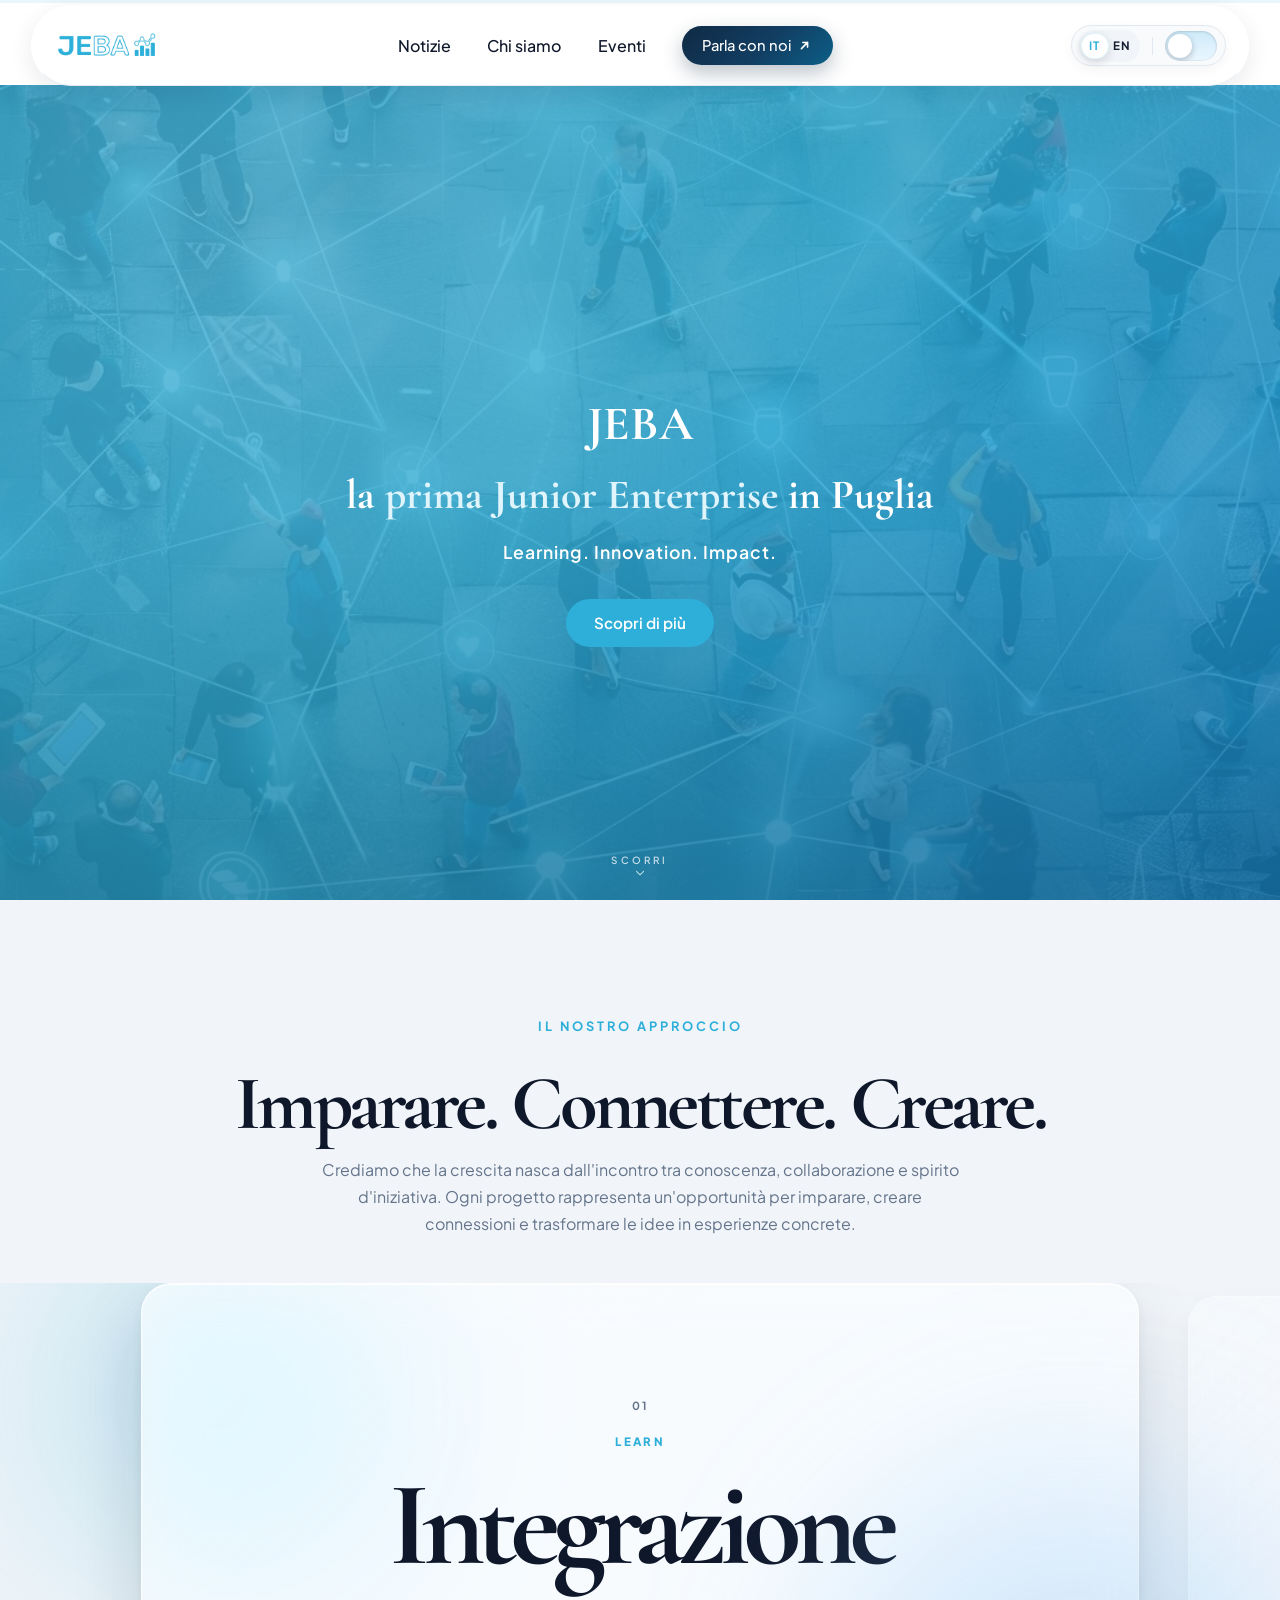
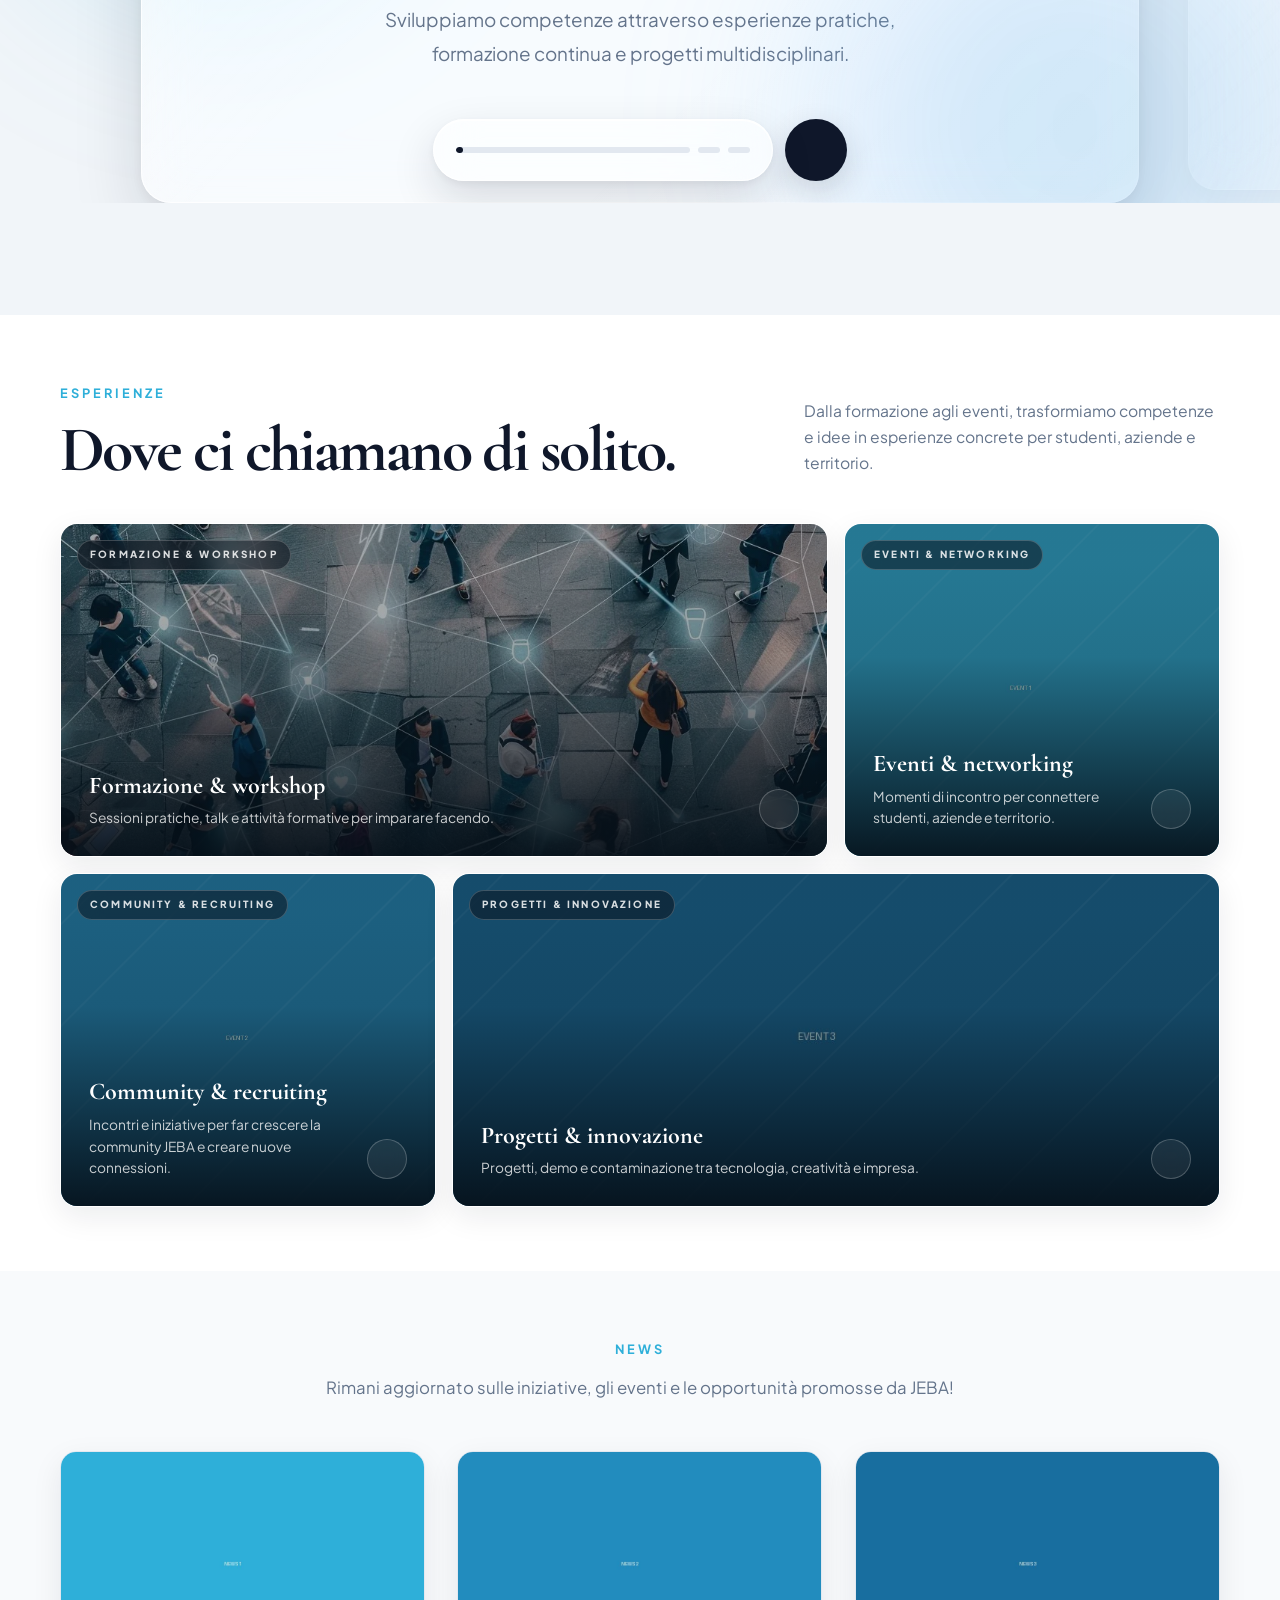
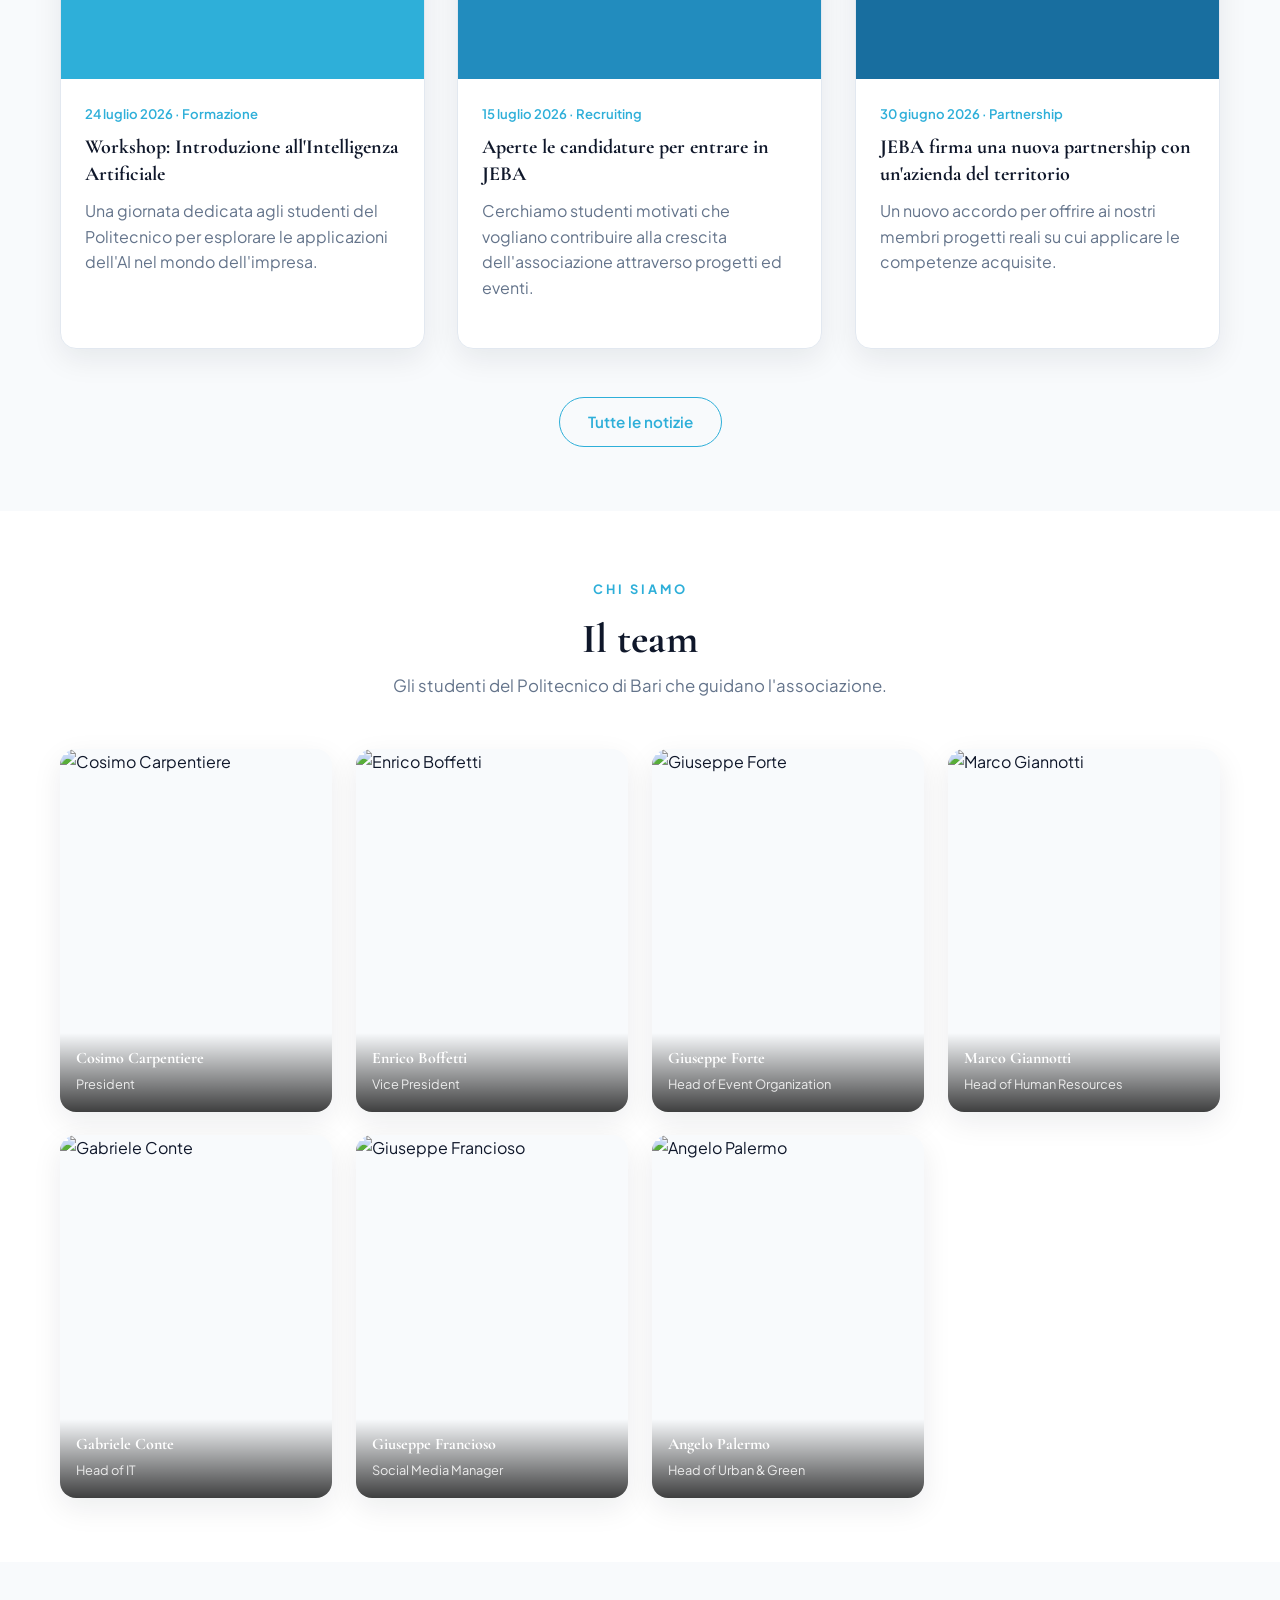
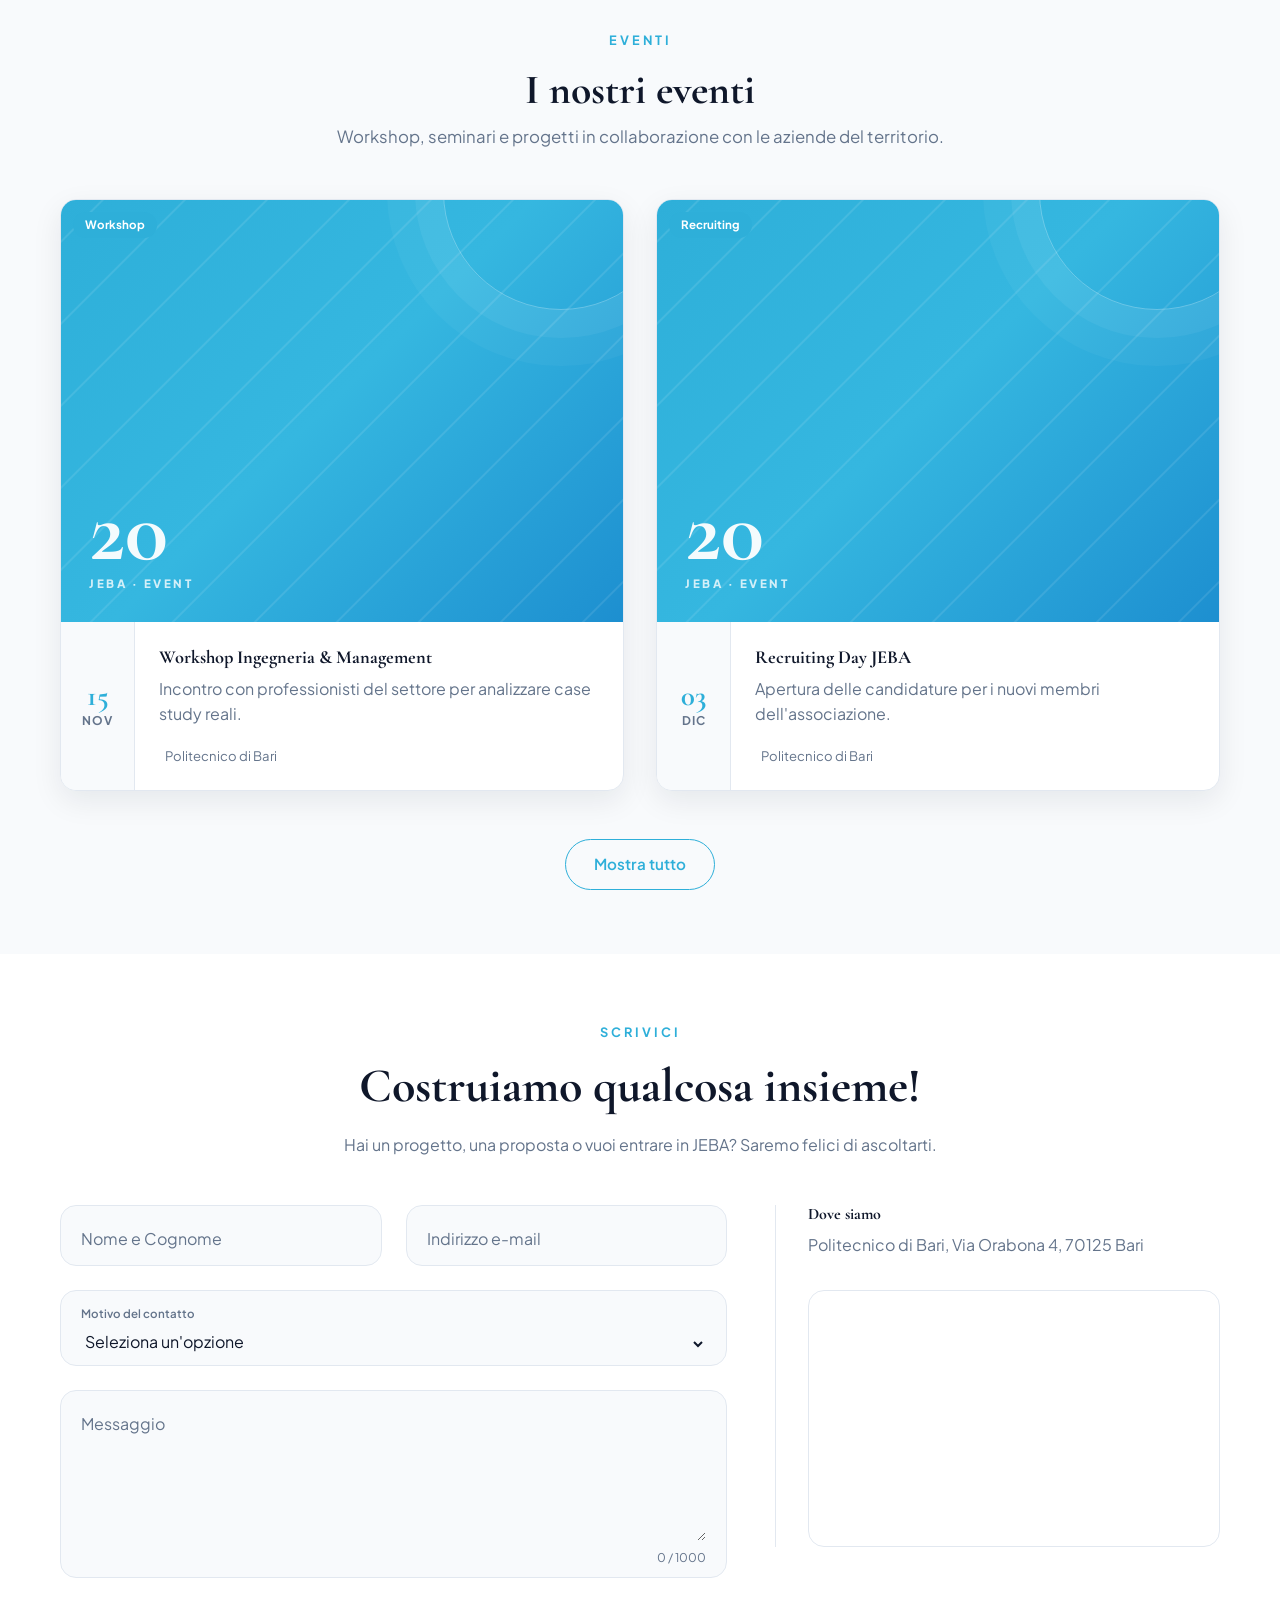
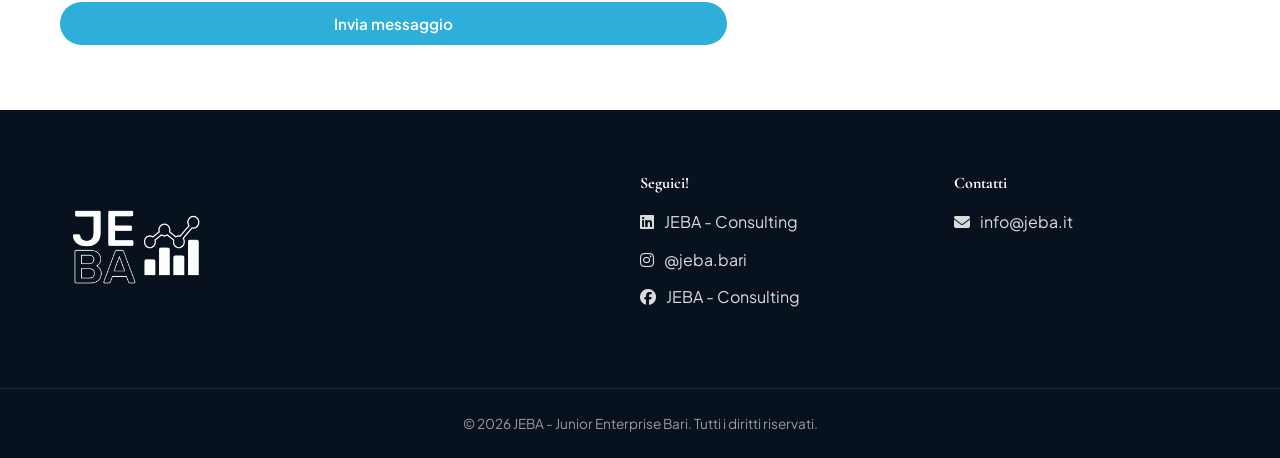
==== commit adefbb50: "Add files via upload" ====
--- a/index.html
+++ b/index.html
@@ -110,9 +110,9 @@
                     <span data-i18n="hero.title.post">in Puglia</span>
                 </h2>
                 <p class="hero-claim" data-i18n="hero.claim">Learning. Innovation. Impact.</p>
-                <a href="#chi-siamo" class="btn-primary" data-i18n="hero.cta">Scopri di più</a>
-            </div>
-            <a class="hero-scroll" href="#chi-siamo" data-i18n-aria="hero.scroll.aria" aria-label="Scorri verso il basso">
+                <a href="storia.html" class="btn-primary" data-i18n="hero.cta">Scopri di più</a>
+            </div>
+            <a class="hero-scroll" href="#esperienze" data-i18n-aria="hero.scroll.aria" aria-label="Scorri verso il basso">
                 <span class="hero-scroll-label" data-i18n="hero.scroll">SCORRI</span>
                 <svg class="hero-scroll-icon" viewBox="0 0 20 20" aria-hidden="true" focusable="false">
                     <path d="M5 7.5 10 12.5 15 7.5" fill="none" stroke="currentColor" stroke-width="1.5" stroke-linecap="round" stroke-linejoin="round"/>
@@ -177,6 +177,73 @@
             </div>
         </section>
 
+        <!-- ============ ESPERIENZE ============ -->
+        <section id="esperienze" class="section experience-section" aria-labelledby="experience-title">
+            <div class="container">
+                <div class="experience-heading">
+                    <div>
+                        <span class="section-tag" data-i18n="experience.tag">ESPERIENZE</span>
+                        <h2 id="experience-title" data-i18n="experience.title">Dove ci chiamano di solito.</h2>
+                    </div>
+                    <p data-i18n="experience.body">Dalla formazione agli eventi, trasformiamo competenze e idee in esperienze concrete per studenti, aziende e territorio.</p>
+                </div>
+
+                <div class="experience-grid">
+                    <a class="experience-card experience-card--large" href="eventi.html">
+                        <img src="images/hero-network.webp" alt="Studenti connessi durante un'attività di networking" loading="lazy">
+                        <span class="experience-chip" data-i18n="experience.card.workshop.chip">FORMAZIONE & WORKSHOP</span>
+                        <div class="experience-overlay"></div>
+                        <div class="experience-content">
+                            <div>
+                                <h3 data-i18n="experience.card.workshop.title">Formazione & workshop</h3>
+                                <p data-i18n="experience.card.workshop.text">Sessioni pratiche, talk e attività formative per imparare facendo.</p>
+                            </div>
+                            <span class="experience-arrow" aria-hidden="true"><i data-lucide="arrow-up-right"></i></span>
+                        </div>
+                    </a>
+
+                    <a class="experience-card" href="eventi.html">
+                        <img src="images/loc1.jpg" alt="Attività JEBA per eventi e networking" loading="lazy">
+                        <span class="experience-chip" data-i18n="experience.card.network.chip">EVENTI & NETWORKING</span>
+                        <div class="experience-overlay"></div>
+                        <div class="experience-content">
+                            <div>
+                                <h3 data-i18n="experience.card.network.title">Eventi & networking</h3>
+                                <p data-i18n="experience.card.network.text">Momenti di incontro per connettere studenti, aziende e territorio.</p>
+                            </div>
+                            <span class="experience-arrow" aria-hidden="true"><i data-lucide="arrow-up-right"></i></span>
+                        </div>
+                    </a>
+
+                    <a class="experience-card" href="eventi.html">
+                        <img src="images/loc2.jpg" alt="Community JEBA durante un'attività" loading="lazy">
+                        <span class="experience-chip" data-i18n="experience.card.community.chip">COMMUNITY & RECRUITING</span>
+                        <div class="experience-overlay"></div>
+                        <div class="experience-content">
+                            <div>
+                                <h3 data-i18n="experience.card.community.title">Community & recruiting</h3>
+                                <p data-i18n="experience.card.community.text">Incontri e iniziative per far crescere la community JEBA e creare nuove connessioni.</p>
+                            </div>
+                            <span class="experience-arrow" aria-hidden="true"><i data-lucide="arrow-up-right"></i></span>
+                        </div>
+                    </a>
+
+                    <a class="experience-card experience-card--large" href="eventi.html">
+                        <img src="images/loc3.jpg" alt="Attività di innovazione e dimostrazione" loading="lazy">
+                        <span class="experience-chip" data-i18n="experience.card.innovation.chip">PROGETTI & INNOVAZIONE</span>
+                        <div class="experience-overlay"></div>
+                        <div class="experience-content">
+                            <div>
+                                <h3 data-i18n="experience.card.innovation.title">Progetti & innovazione</h3>
+                                <p data-i18n="experience.card.innovation.text">Progetti, demo e contaminazione tra tecnologia, creatività e impresa.</p>
+                            </div>
+                            <span class="experience-arrow" aria-hidden="true"><i data-lucide="arrow-up-right"></i></span>
+                        </div>
+                    </a>
+                </div>
+            </div>
+        </section>
+
         <!-- ============ NEWS (dinamico via CMS) ============ -->
         <section class="section bg-surface" id="news">
             <div class="container">
--- a/css/style.css
+++ b/css/style.css
@@ -343,18 +343,38 @@
 
 /* Hero scroll indicator */
 .hero-scroll {
-    position: absolute; left: 50%; bottom: 20px; z-index: 10;
-    display: inline-flex; flex-direction: column; align-items: center; gap: 7px;
-    transform: translateX(-50%); color: rgba(255,255,255,.72);
-    text-decoration: none; padding: 8px 12px;
+    position: absolute;
+    left: 0;
+    bottom: 2.5%;
+    z-index: 10;
+    width: 100%;
+    display: flex;
+    flex-direction: column;
+    align-items: center;
+    gap: 0.8%;
+    transform: none;
+    color: rgba(255,255,255,.72);
+    text-decoration: none;
+    padding: 0;
     transition: color .25s ease, opacity .25s ease;
 }
 .hero-scroll-label {
-    font-size: .62rem; font-weight: 600; letter-spacing: .32em;
-    line-height: 1; text-indent: .32em;
+    display: block;
+    width: 100%;
+    margin: 0;
+    font-size: .62rem;
+    font-weight: 600;
+    letter-spacing: .32em;
+    line-height: 1;
+    text-indent: 0;
+    text-align: center;
 }
 .hero-scroll-icon {
-    width: 18px; height: 18px;
+    display: block;
+    width: 1.1%;
+    height: auto;
+    aspect-ratio: 1;
+    margin: 0 auto;
     animation: hero-scroll-bounce 1.7s ease-in-out infinite;
 }
 .hero-scroll:hover, .hero-scroll:focus-visible { color: #fff; }
@@ -364,9 +384,9 @@
     50% { transform: translateY(6px); opacity: 1; }
 }
 @media (max-width: 480px) {
-    .hero-scroll { bottom: 14px; gap: 6px; }
+    .hero-scroll { bottom: 2.5%; gap: .8%; }
     .hero-scroll-label { font-size: .58rem; letter-spacing: .3em; }
-    .hero-scroll-icon { width: 17px; height: 17px; }
+    .hero-scroll-icon { width: 4%; height: auto; aspect-ratio: 1; }
 }
 @media (prefers-reduced-motion: reduce) {
     .hero-scroll-icon { animation: none; }
@@ -1461,3 +1481,103 @@
     background: var(--border-strong); border-radius: 999px; border: 3px solid var(--background);
 }
 html[data-theme="dark"] ::-webkit-scrollbar-thumb:hover { background: var(--text-muted); }
+
+/* ==========================================================
+   ESPERIENZE — event presets / bento
+   ========================================================== */
+.experience-section { background: var(--background); overflow: hidden; }
+.experience-heading { display: grid; grid-template-columns: minmax(0,1.25fr) minmax(320px,.75fr); gap: clamp(24px,4vw,64px); align-items: end; margin-bottom: clamp(28px,4vw,42px); }
+.experience-heading h2 { max-width: 760px; margin: 0; font-size: clamp(2.45rem,5vw,4.35rem); line-height: .96; letter-spacing: -.04em; }
+.experience-heading p { max-width: 430px; margin: 0 0 5px auto; color: var(--text-secondary); font-size: .98rem; line-height: 1.65; }
+.experience-grid { display: grid; grid-template-columns: repeat(3, minmax(0,1fr)); grid-template-rows: 334px 334px; gap: 16px; }
+.experience-card { position: relative; min-height: 0; overflow: hidden; border: 1px solid rgba(255,255,255,.16); border-radius: 17px; background: var(--surface-elevated); color: #fff; isolation: isolate; box-shadow: var(--shadow); text-decoration: none; }
+.experience-card:nth-child(1) { grid-column: 1 / span 2; grid-row: 1; }
+.experience-card:nth-child(2) { grid-column: 3 / span 1; grid-row: 1; }
+.experience-card:nth-child(3) { grid-column: 1 / span 1; grid-row: 2; }
+.experience-card:nth-child(4) { grid-column: 2 / span 2; grid-row: 2; }
+.experience-card img { position: absolute; inset: 0; width: 100%; height: 100%; object-fit: cover; filter: brightness(.76) saturate(.92); transition: transform .8s var(--ease-out-soft), filter .5s ease; z-index: -3; }
+.experience-card::before { content: ""; position: absolute; inset: 0; z-index: -2; background: repeating-linear-gradient(135deg, transparent 0 34px, rgba(255,255,255,.055) 35px 36px, transparent 37px 72px); opacity: .65; pointer-events: none; }
+.experience-overlay { position: absolute; inset: 0; z-index: -1; background: linear-gradient(180deg, rgba(5,15,24,.10) 12%, rgba(5,15,24,.16) 40%, rgba(5,15,24,.92) 100%); }
+.experience-chip { position: absolute; top: 16px; left: 16px; max-width: calc(100% - 32px); padding: 8px 12px; border: 1px solid rgba(255,255,255,.2); border-radius: var(--radius-pill); background: rgba(10,17,26,.52); color: rgba(255,255,255,.84); backdrop-filter: blur(12px); -webkit-backdrop-filter: blur(12px); font-size: .62rem; font-weight: 800; letter-spacing: .22em; line-height: 1.2; text-transform: uppercase; }
+.experience-content { position: absolute; left: 0; right: 0; bottom: 0; display: flex; align-items: end; justify-content: space-between; gap: 18px; padding: 28px 28px 27px; }
+.experience-content h3 { margin: 0 0 8px; color: #fff; font-size: clamp(1.2rem,2vw,1.5rem); line-height: 1.15; }
+.experience-content p { max-width: 540px; margin: 0; color: rgba(255,255,255,.78); font-size: .86rem; line-height: 1.58; }
+.experience-arrow { flex: 0 0 auto; width: 40px; height: 40px; display: grid; place-items: center; border: 1px solid rgba(255,255,255,.22); border-radius: 50%; background: rgba(255,255,255,.07); backdrop-filter: blur(8px); -webkit-backdrop-filter: blur(8px); transition: transform .35s var(--ease-spring), background-color .35s ease, border-color .35s ease; }
+.experience-arrow svg { width: 16px; height: 16px; }
+.experience-card:hover img { transform: scale(1.055); filter: brightness(.68) saturate(1.02); }
+.experience-card:hover .experience-arrow { transform: translate(3px,-3px); background: rgba(46,175,217,.2); border-color: rgba(72,196,234,.55); }
+.experience-card:focus-visible { outline: 2px solid var(--primary); outline-offset: 4px; }
+@media (max-width: 899px) {
+    .experience-heading { grid-template-columns: 1fr; gap: 14px; }
+    .experience-heading p { margin: 0; }
+    .experience-grid { grid-template-columns: 1fr 1fr; grid-template-rows: 300px 300px; }
+    .experience-card:nth-child(1) { grid-column: 1 / -1; grid-row: 1; }
+    .experience-card:nth-child(2) { grid-column: 1; grid-row: 2; }
+    .experience-card:nth-child(3) { grid-column: 2; grid-row: 2; }
+    .experience-card:nth-child(4) { display: none; }
+}
+@media (max-width: 620px) {
+    .experience-heading h2 { font-size: clamp(2.1rem,10vw,3.2rem); }
+    .experience-grid { display: grid; grid-template-columns: 1fr; grid-template-rows: repeat(4, 270px); gap: 12px; }
+    .experience-card:nth-child(1), .experience-card:nth-child(2), .experience-card:nth-child(3), .experience-card:nth-child(4) { grid-column: 1; grid-row: auto; }
+    .experience-content { padding: 20px; }
+    .experience-content p { font-size: .8rem; }
+    .experience-chip { top: 12px; left: 12px; max-width: calc(100% - 24px); }
+}
+@media (prefers-reduced-motion: reduce) {
+    .experience-card img, .experience-arrow { transition: none; }
+}
+
+/* Hero scroll indicator: optical centering of the label under the arrow. */
+.hero-scroll-label { display: block; text-align: center; text-indent: 0; width: 100%; }
+
+/* ==========================================================
+   LA NOSTRA STORIA
+   ========================================================== */
+.history-page { padding-top: 150px; }
+.history-hero { position: relative; overflow: hidden; padding: 40px 0 90px; }
+.history-hero::before { content: ""; position: absolute; width: 520px; height: 520px; right: -220px; top: -160px; border: 1px solid var(--primary-soft-strong); border-radius: 50%; box-shadow: 0 0 0 42px rgba(var(--primary-rgb),.035), 0 0 0 84px rgba(var(--primary-rgb),.025); pointer-events: none; }
+.history-kicker { display: block; margin-bottom: 12px; }
+.history-hero h1 { max-width: 900px; margin: 0 0 24px; font-size: clamp(3.2rem,8vw,7rem); line-height: .88; letter-spacing: -.045em; }
+.history-lead { max-width: 760px; margin: 0; color: var(--text-secondary); font-size: clamp(1rem,1.8vw,1.2rem); line-height: 1.8; }
+.history-story { padding: 80px 0; background: var(--surface-sunken); border-top: 1px solid var(--border); border-bottom: 1px solid var(--border); }
+.history-story-grid { display: grid; grid-template-columns: .75fr 1.25fr; gap: clamp(40px,8vw,110px); align-items: start; }
+.history-story-label { position: sticky; top: 130px; }
+.history-story-label h2 { margin: 10px 0 0; font-size: clamp(2rem,4vw,3.4rem); line-height: .98; }
+.history-story-copy { color: var(--text-secondary); font-size: 1rem; line-height: 1.85; }
+.history-story-copy p { margin: 0 0 22px; }
+.history-timeline { padding: 100px 0; }
+.history-timeline-head { max-width: 720px; margin-bottom: 56px; }
+.history-timeline-head h2 { margin: 0 0 12px; font-size: clamp(2.3rem,5vw,4rem); line-height: .98; }
+.history-timeline-head p { margin: 0; color: var(--text-secondary); line-height: 1.7; }
+.history-line { position: relative; max-width: 980px; margin: 0 auto; padding-left: 42px; }
+.history-line::before { content: ""; position: absolute; left: 9px; top: 0; bottom: 0; width: 1px; background: linear-gradient(to bottom, transparent, var(--primary), var(--border), transparent); }
+.history-item { position: relative; display: grid; grid-template-columns: 120px 1fr; gap: 28px; padding: 0 0 52px; }
+.history-item::before { content: ""; position: absolute; left: -38px; top: 5px; width: 11px; height: 11px; border: 2px solid var(--primary); border-radius: 50%; background: var(--background); box-shadow: 0 0 0 6px var(--primary-soft); }
+.history-year { color: var(--primary); font-family: var(--font-display); font-size: 2rem; font-weight: 700; line-height: 1; }
+.history-item h3 { margin: 0 0 8px; font-size: 1.3rem; }
+.history-item p { margin: 0; color: var(--text-secondary); line-height: 1.7; }
+.history-values { padding: 0 0 100px; }
+.history-values-grid { display: grid; grid-template-columns: repeat(3,1fr); gap: 14px; }
+.history-value { min-height: 230px; padding: 28px; border: 1px solid var(--border); border-radius: var(--radius); background: var(--surface-elevated); box-shadow: var(--shadow); }
+.history-value span { display: block; margin-bottom: 70px; color: var(--primary); font-size: .68rem; font-weight: 800; letter-spacing: .2em; }
+.history-value h3 { margin: 0 0 8px; font-size: 1.25rem; }
+.history-value p { margin: 0; color: var(--text-secondary); line-height: 1.65; font-size: .9rem; }
+.history-cta { padding: 90px 0 110px; text-align: center; background: var(--surface-sunken); border-top: 1px solid var(--border); }
+.history-cta h2 { max-width: 720px; margin: 0 auto 24px; font-size: clamp(2.4rem,5vw,4.5rem); line-height: .95; }
+.history-cta p { max-width: 600px; margin: 0 auto 28px; color: var(--text-secondary); line-height: 1.7; }
+@media (max-width: 899px) {
+    .history-page { padding-top: 120px; }
+    .history-story-grid { grid-template-columns: 1fr; gap: 28px; }
+    .history-story-label { position: static; }
+    .history-values-grid { grid-template-columns: 1fr; }
+}
+@media (max-width: 620px) {
+    .history-hero { padding-bottom: 65px; }
+    .history-hero h1 { font-size: clamp(3rem,16vw,5rem); }
+    .history-story, .history-timeline { padding: 65px 0; }
+    .history-line { padding-left: 28px; }
+    .history-item { grid-template-columns: 1fr; gap: 9px; padding-bottom: 42px; }
+    .history-item::before { left: -25px; }
+    .history-year { font-size: 1.7rem; }
+}
